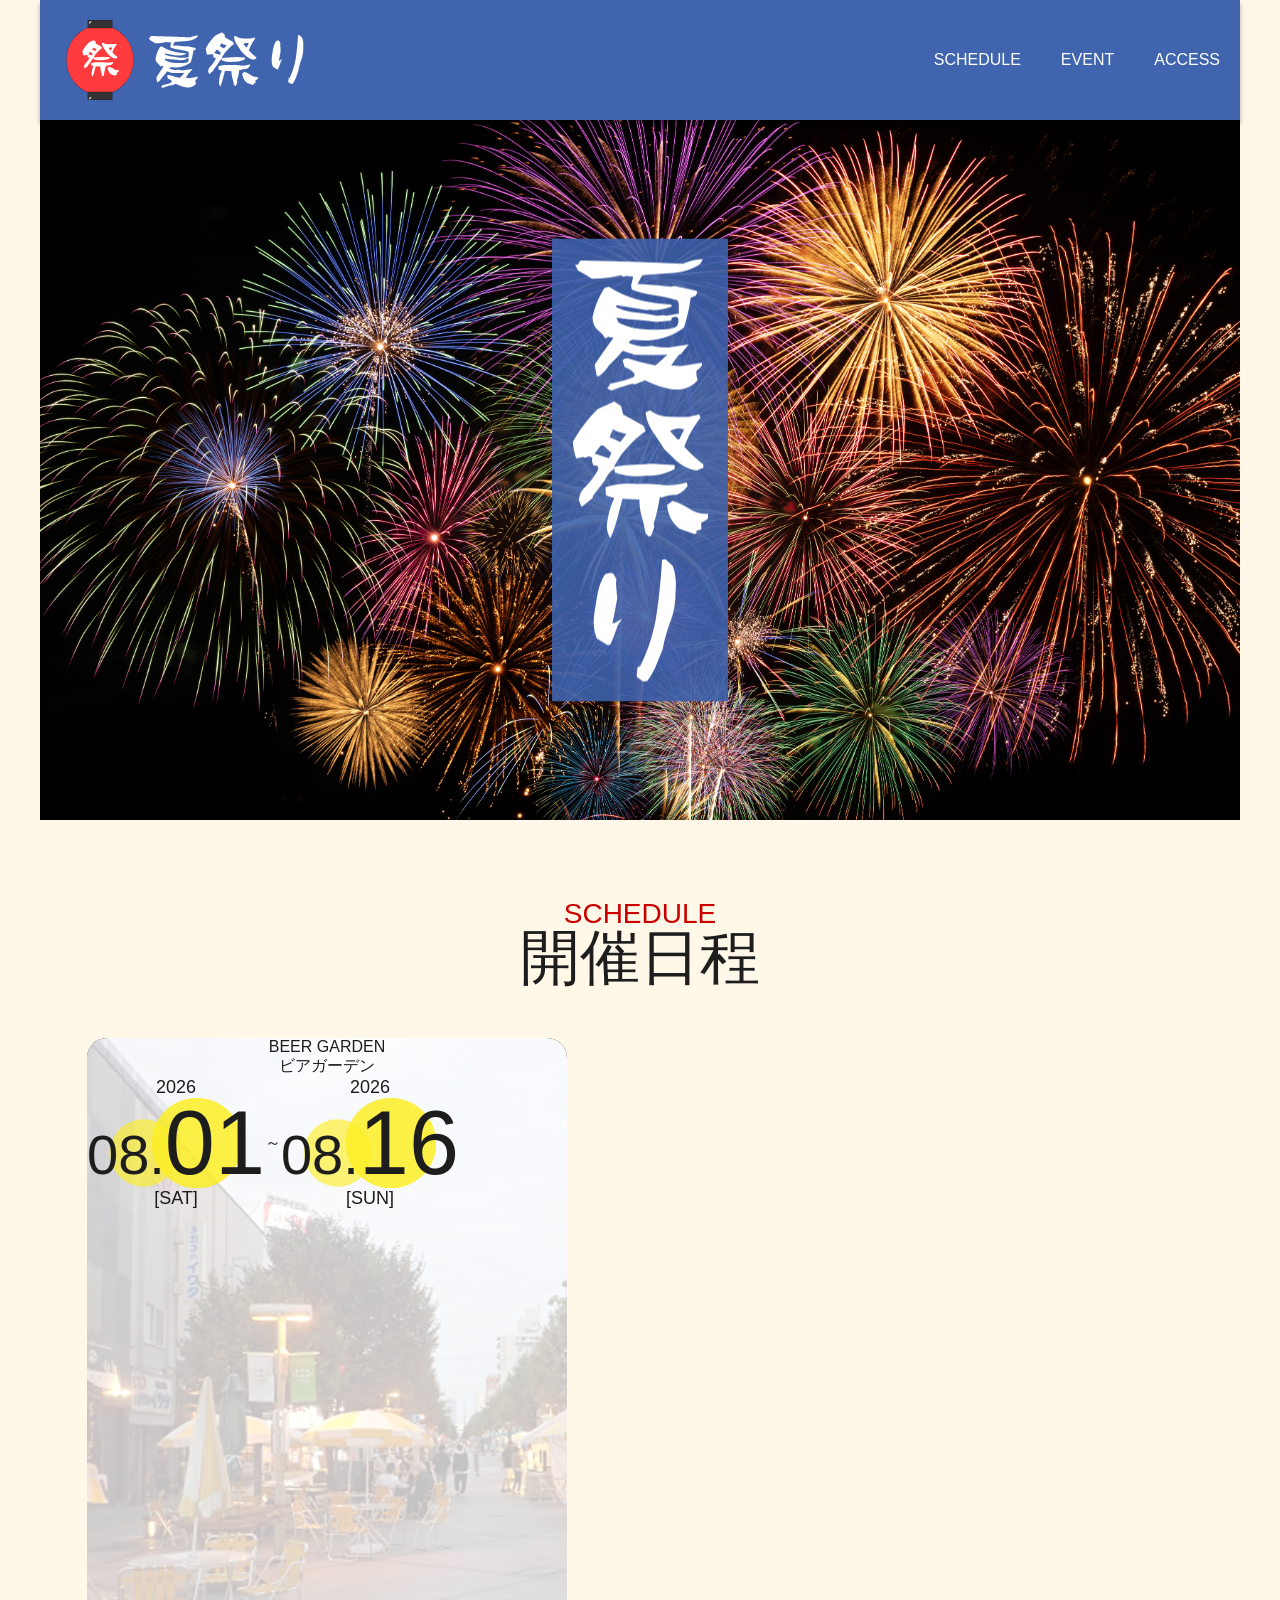
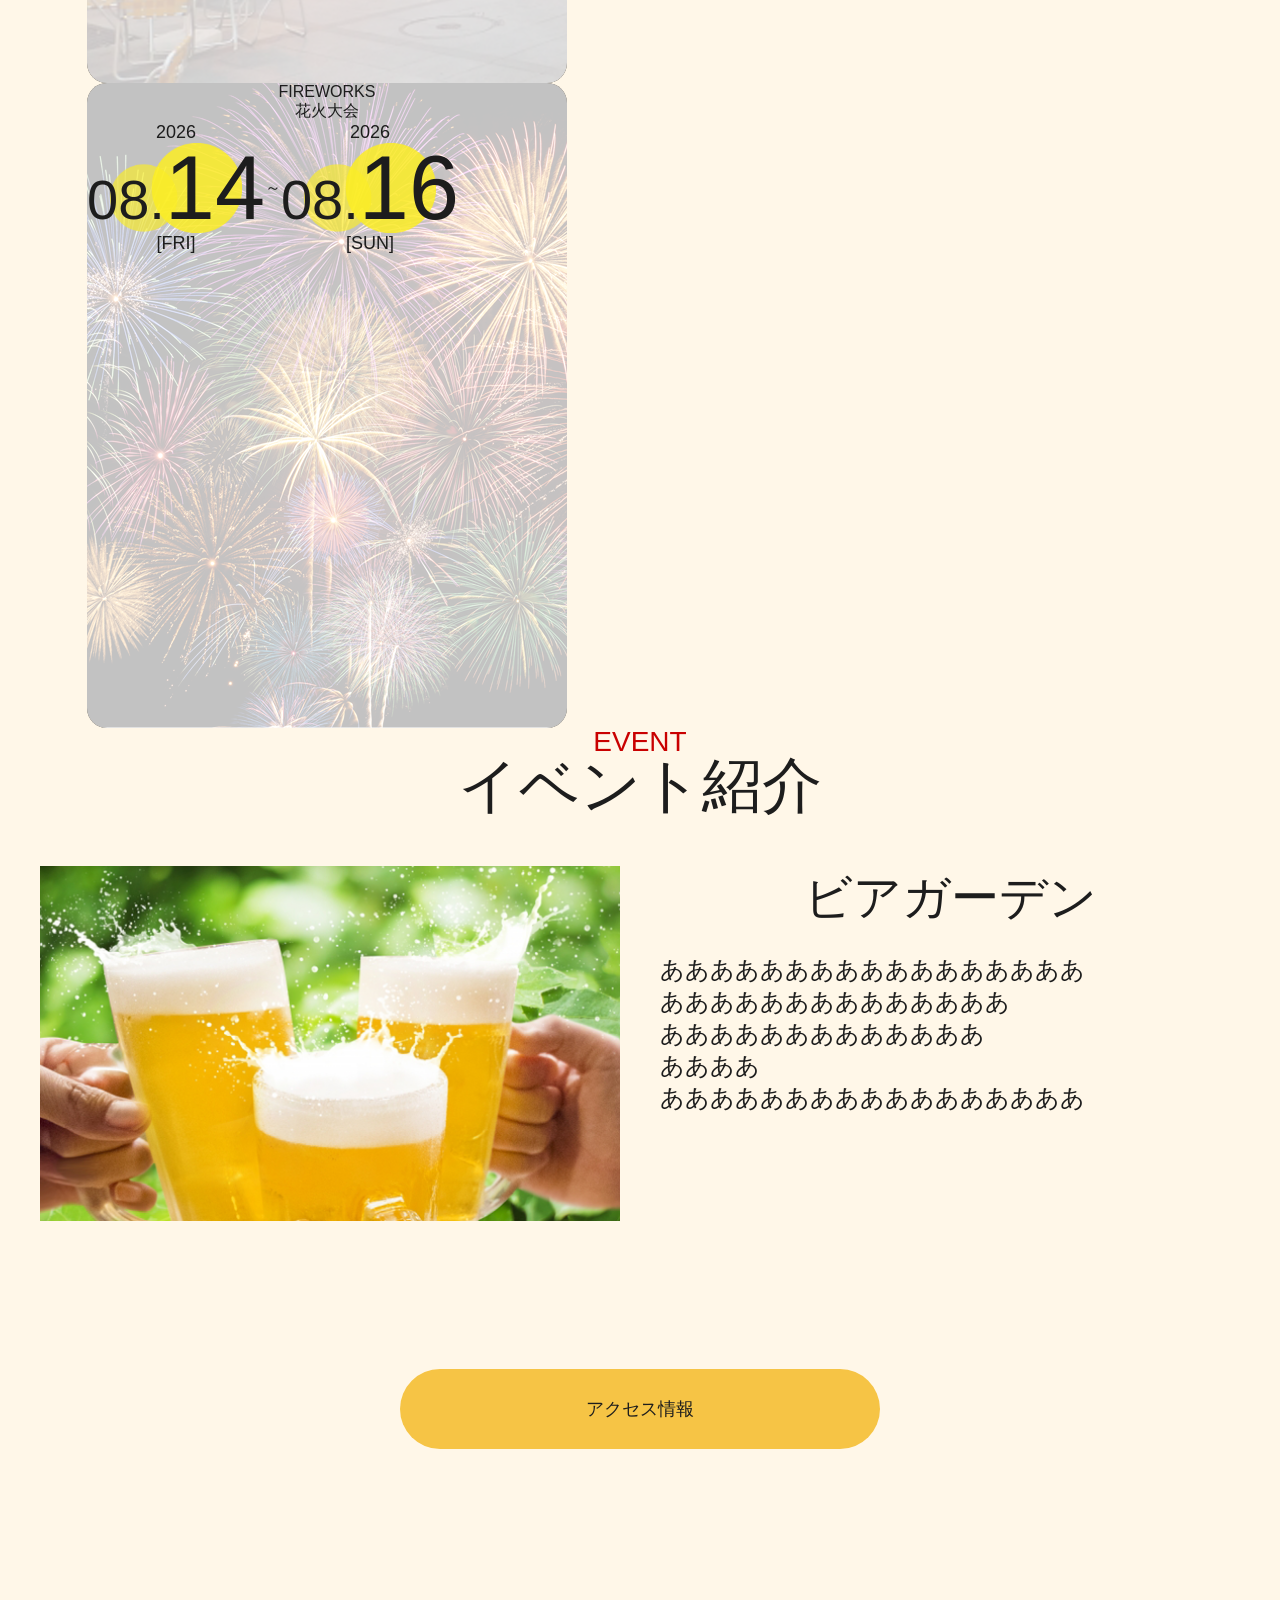
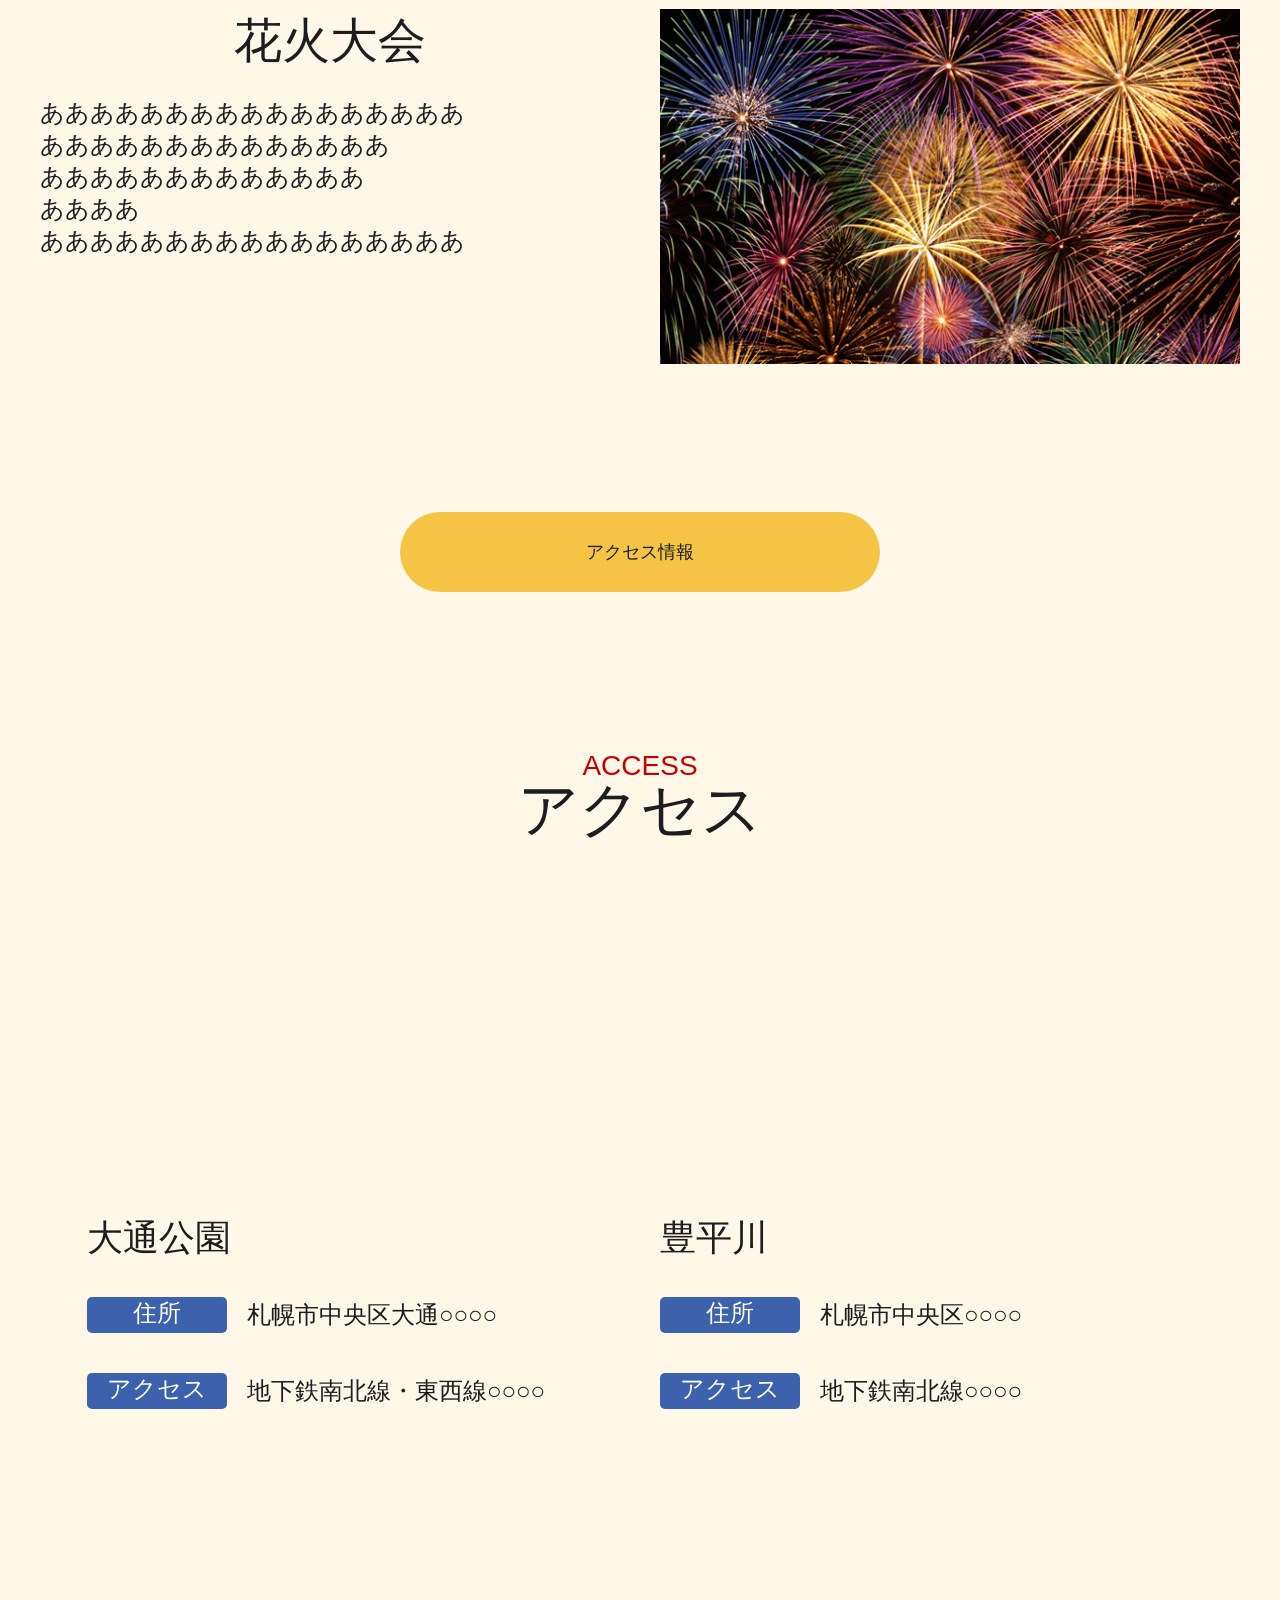
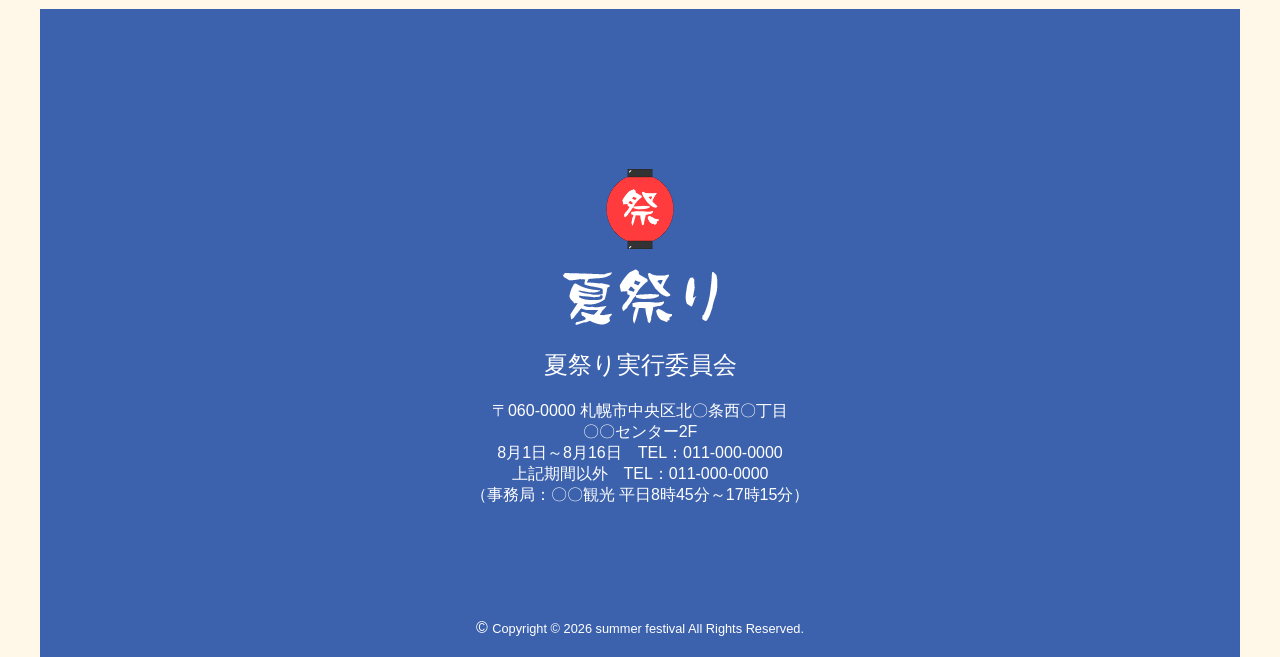
==== natumaturi/index.html @ 7836b499 "夏祭りサイト追加" ====
<!doctype html>
<html lang="en">
  <head>
    <meta charset="UTF-8" />
    <meta name="viewport" content="width=device-width, initial-scale=1.0" />
    <link rel="stylesheet" href="css/ress.min.css" />
    <link rel="stylesheet" href="css/style.css" />
    <title>仮想夏祭りサイト</title>
  </head>
  <body>
    <div class="wrap">
      <header>
        <h1>
          <div class="header-title"><img src="img/natumaturi_title.png" alt="夏祭りタイトル文字" /></div>
        </h1>
        <div class="header-nav">
          <nav class="desktop-nav" aria-label="PCメニュー">
            <ul>
              <li><a href="#schedule">SCHEDULE</a></li>
              <li><a href="#event">EVENT</a></li>
              <li><a href="#access">ACCESS</a></li>
            </ul>
          </nav>
          <nav class="mobile-nav" aria-label="モバイルメニュー">
            <div>
              <ul>
                <li><a href="#schedule">SCHEDULE</a></li>
                <li><a href="#event">EVENT</a></li>
                <li><a href="#access">ACCESS</a></li>
              </ul>
            </div>
          </nav>
          <button class="hamburger" aria-label="モバイルメニュー開閉ボタン">
            <span class="hamburger-line"></span>
            <span class="hamburger-line"></span>
            <span class="hamburger-line"></span>
          </button>
        </div>
        <div class="hamburger-overlay"></div>
      </header>
      <main>
        <div class="main-visual">
          <img src="img/natumaturi-title.png" alt="夏祭りタイトル文字" />
        </div>

        <section id="schedule">
          <h2>
            <span class="h2-en">SCHEDULE</span>
            <span class="h2-jp">開催日程</span>
          </h2>
          <dl class="schedule-card bg-beer-garden">
            <dt>
              <span class="">BEER GARDEN</span>
              <span>ビアガーデン</span>
            </dt>
            <dd class="schedule-content">
              <time datetime="2026-08-01">
                <span class="text-year">2026</span>
                <div class="time-item">
                  <span class="text-month">08.</span>
                  <span class="text-day">01</span>
                </div>
                <span class="text-week">[SAT]</span>
              </time>
              <span>～</span>
              <time datetime="2026-08-16">
                <span class="text-year">2026</span>
                <div class="time-item">
                  <span class="text-month">08.</span>
                  <span class="text-day">16</span>
                </div>
                <span class="text-week">[SUN]</span>
              </time>
            </dd>
          </dl>

          <dl class="schedule-card bg-fireworks">
            <dt>
              <span class="">FIREWORKS</span>
              <span>花火大会</span>
            </dt>
            <dd class="schedule-content">
              <time datetime="2026-08-14">
                <span class="text-year">2026</span>
                <div class="time-item">
                  <span class="text-month">08.</span>
                  <span class="text-day">14</span>
                </div>
                <span class="text-week">[FRI]</span>
              </time>
              <span>～</span>
              <time datetime="2026-08-16">
                <span class="text-year">2026</span>
                <div class="time-item">
                  <span class="text-month">08.</span>
                  <span class="text-day">16</span>
                </div>
                <span class="text-week">[SUN]</span>
              </time>
            </dd>
          </dl>
        </section>

        <section id="event">
          <h2>
            <span class="h2-en">EVENT</span>
            <span class="h2-jp">イベント紹介</span>
          </h2>
          <div class="event-container">
            <div class="event-item">
              <div class="event-img"><img src="img/beer.png" alt="ビアガーデンのイメージ" /></div>
              <div class="event-text">
                <h3 class="event-h3">ビアガーデン</h3>
                <p>あああああああああああああああああ</p>
                <p>ああああああああああああああ</p>
                <p>あああああああああああああ</p>
                <p>ああああ</p>
                <p>あああああああああああああああああ</p>
              </div>
            </div>
            <div class="event-access"><a href="#access">アクセス情報</a></div>

            <div class="event-item reverse">
              <div class="event-img event-img-reverse"><img src="img/fireworks_small_img.png" alt="花火大会のイメージ" /></div>
              <div class="event-text">
                <h3 class="event-h3">花火大会</h3>
                <p>あああああああああああああああああ</p>
                <p>ああああああああああああああ</p>
                <p>あああああああああああああ</p>
                <p>ああああ</p>
                <p>あああああああああああああああああ</p>
              </div>
            </div>
            <div class="event-access"><a href="#access">アクセス情報</a></div>
          </div>
        </section>

        <section class="access" id="access">
          <h2>
            <span class="h2-en">ACCESS</span>
            <span class="h2-jp">アクセス</span>
          </h2>
          <div class="access-container">
            <div class="access-inner">
              <iframe
                src="https://www.google.com/maps/embed?pb=!1m18!1m12!1m3!1d11660.684196101125!2d141.34537997512996!3d43.058869943051!2m3!1f0!2f0!3f0!3m2!1i1024!2i768!4f13.1!3m3!1m2!1s0x5f0b295148c5d329%3A0xe6cb236ed20e09e!2z5aSn6YCa5YWs5ZyS!5e0!3m2!1sja!2sjp!4v1778447767438!5m2!1sja!2sjp"
                width="600"
                height="450"
                style="border: 0"
                allowfullscreen=""
                loading="lazy"
                referrerpolicy="no-referrer-when-downgrade"
              ></iframe>
              <h3 class="access-h3">大通公園</h3>
              <dl>
                <div class="access-item">
                  <dt>住所</dt>
                  <dd>札幌市中央区大通○○○○</dd>
                </div>
                <div class="access-item">
                  <dt>アクセス</dt>
                  <dd>地下鉄南北線・東西線○○○○</dd>
                </div>
              </dl>
            </div>
            <div class="access-inner">
              <iframe
                src="https://www.google.com/maps/embed?pb=!1m18!1m12!1m3!1d1457.9898596972191!2d141.3565062218377!3d43.04185820471039!2m3!1f0!2f0!3f0!3m2!1i1024!2i768!4f13.1!3m3!1m2!1s0x5f0b2a23667a656b%3A0x98dc98afec55a1f!2z44CSMDY0LTA5MTQg5YyX5rW36YGT5pyt5bmM5biC5Lit5aSu5Yy65Y2X77yR77yU5p2h6KW_77yR5LiB55uu!5e0!3m2!1sja!2sjp!4v1778447934813!5m2!1sja!2sjp"
                width="600"
                height="450"
                style="border: 0"
                allowfullscreen=""
                loading="lazy"
                referrerpolicy="no-referrer-when-downgrade"
              ></iframe>
              <h3 class="access-h3">豊平川</h3>
              <dl>
                <div class="access-item">
                  <dt>住所</dt>
                  <dd>札幌市中央区○○○○</dd>
                </div>
                <div class="access-item">
                  <dt>アクセス</dt>
                  <dd>地下鉄南北線○○○○</dd>
                </div>
              </dl>
            </div>
          </div>
        </section>
      </main>
    </div>
    <footer>
      <div class="footer-img">
        <div class="footer-icon"><img src="img/natumaturi_icon.png" alt="夏祭りのアイコン" /></div>
        <div class="footer-title"><img src="img/natumaturi_title.png" alt="" /></div>
        <p class="maturi-text">夏祭り実行委員会</p>
        <p>
          〒060-0000 札幌市中央区北〇条西〇丁目<br />
          〇〇センター2F
        </p>
        <p>8月1日～8月16日　TEL：011-000-0000</p>
        <p>上記期間以外　TEL：011-000-0000</p>
        <p class="footer-last-text">（事務局：〇〇観光 平日8時45分～17時15分）</p>
      </div>
      <p class="copy">&copy; <small>Copyright © 2026 summer festival All Rights Reserved.</small></p>
    </footer>
    <script src="/js/main.js"></script>
  </body>
</html>
---- natumaturi/css/ress.min.css ----
html {
  -webkit-text-size-adjust: 100%;
  box-sizing: border-box;
  -moz-tab-size: 4;
  tab-size: 4;
  word-break: normal;
}
*,
:after,
:before {
  background-repeat: no-repeat;
  box-sizing: inherit;
}
:after,
:before {
  text-decoration: inherit;
  vertical-align: inherit;
}
* {
  margin: 0;
  padding: 0;
}
hr {
  color: inherit;
  height: 0;
  overflow: visible;
}
details,
main {
  display: block;
}
summary {
  display: list-item;
}
small {
  font-size: 80%;
}
[hidden] {
  display: none;
}
abbr[title] {
  border-bottom: none;
  text-decoration: underline;
  text-decoration: underline dotted;
}
a {
  background-color: transparent;
}
a:active,
a:hover {
  outline-width: 0;
}
code,
kbd,
pre,
samp {
  font-family: monospace, monospace;
}
pre {
  font-size: 1em;
}
b,
strong {
  font-weight: bolder;
}
sub,
sup {
  font-size: 75%;
  line-height: 0;
  position: relative;
  vertical-align: baseline;
}
sub {
  bottom: -0.25em;
}
sup {
  top: -0.5em;
}
table {
  border-color: inherit;
  text-indent: 0;
}
iframe {
  border-style: none;
}
input {
  border-radius: 0;
}
[type="number"]::-webkit-inner-spin-button,
[type="number"]::-webkit-outer-spin-button {
  height: auto;
}
[type="search"] {
  -webkit-appearance: textfield;
  outline-offset: -2px;
}
[type="search"]::-webkit-search-decoration {
  -webkit-appearance: none;
}
textarea {
  overflow: auto;
  resize: vertical;
}
button,
input,
optgroup,
select,
textarea {
  font: inherit;
}
optgroup {
  font-weight: 700;
}
button {
  overflow: visible;
}
button,
select {
  text-transform: none;
}
[role="button"],
[type="button"],
[type="reset"],
[type="submit"],
button {
  cursor: pointer;
}
[type="button"]::-moz-focus-inner,
[type="reset"]::-moz-focus-inner,
[type="submit"]::-moz-focus-inner,
button::-moz-focus-inner {
  border-style: none;
  padding: 0;
}
[type="button"]::-moz-focus-inner,
[type="reset"]::-moz-focus-inner,
[type="submit"]::-moz-focus-inner,
button:-moz-focusring {
  outline: 1px dotted ButtonText;
}
[type="reset"],
[type="submit"],
button,
html [type="button"] {
  -webkit-appearance: button;
}
button,
input,
select,
textarea {
  background-color: transparent;
  border-style: none;
}
a:focus,
button:focus,
input:focus,
select:focus,
textarea:focus {
  outline-width: 0;
}
select {
  -moz-appearance: none;
  -webkit-appearance: none;
}
select::-ms-expand {
  display: none;
}
select::-ms-value {
  color: currentColor;
}
legend {
  border: 0;
  color: inherit;
  display: table;
  max-width: 100%;
  white-space: normal;
}
::-webkit-file-upload-button {
  -webkit-appearance: button;
  color: inherit;
  font: inherit;
}
[disabled] {
  cursor: default;
}
img {
  border-style: none;
}
progress {
  vertical-align: baseline;
}
[aria-busy="true"] {
  cursor: progress;
}
[aria-controls] {
  cursor: pointer;
}
[aria-disabled="true"] {
  cursor: default;
}
---- natumaturi/css/style.css ----
@charset "utf-8";

/* 共通 */

body {
  font-family: sans-serif;
  background-color: #fff7e8;
  color: #1d1d1d;
}

.wrap {
  width: 100%;
  margin: 0 auto;
}

h2 {
  display: flex;
  flex-direction: column;
}

.h2-en {
  font-weight: 300;
  text-align: center;
  font-size: 28px;
  font-weight: 400;
  color: #c90000;
  line-height: 1em;
}

.h2-jp {
  font-size: 60px;
  font-weight: 300;
  text-align: center;
  color: #1d1d1d;
  margin-bottom: 50px;
  line-height: 1em;
}

.event-h3 {
  font-size: 48px;
  font-weight: 300;
  text-align: center;
  margin-bottom: 24px;
}

a {
  text-decoration: none;
  color: #1d1d1d;
}

/* ヘッダー */

header {
  background-color: #3d62adfa;
  position: sticky;
  top: 0;
  z-index: 1;
  box-shadow: 0 4px 5px rgba(0, 0, 0, 0.3);
  display: flex;
  justify-content: space-between;
  height: 120px;
  width: 100%;
}

.header-title {
  display: flex;
  align-items: center;
  gap: 8px;
  padding: 20px;
}

.header-title::before {
  content: "";
  width: 80px;
  height: 80px;
  background: url(../img/natumaturi_icon.png) no-repeat center / contain;
  flex-shrink: 0;
}

.header-item {
  display: flex;
  align-items: center;
}

.header-nav {
  display: flex;
  align-items: center;
  padding-right: 20px;
}

.header div .mobile-nav ul {
  display: flex;
  flex-direction: column;
  list-style: none;
}

.desktop-nav {
  display: none;
}

.desktop-nav ul {
  display: flex;
  list-style: none;
}

.desktop-nav ul li {
  margin-left: 40px;
}

.desktop-nav ul li a {
  color: #fff;
}

.mobile-nav {
  position: fixed;
  top: 0;
  right: -100%;
  width: 70%;
  height: 100vh;
  background: #3d62ad;
  display: flex;
  flex-direction: column;
  padding: 80px 20px;
  transition: 0.3s;
  z-index: 2;
}

.mobile-nav.active {
  right: 0;
}

.mobile-nav ul {
  padding-top: 40px;
  list-style: none;
}

.mobile-nav ul li {
  height: 100%;
  padding-bottom: 40px;
  border-top: #fff solid 1px;
  display: flex;
  align-items: center;
}

.mobile-nav a {
  color: #fff;
  text-decoration: none;
  font-size: 24px;
}

.hamburger {
  width: 87px;
  height: 60px;
  position: relative;
  background: none;
  border: none;
  cursor: pointer;
  display: block;
  z-index: 2;
}

.hamburger-line {
  position: absolute;
  width: 100%;
  height: 5px;
  background: #fff;
  border-radius: 5px;
  left: 0;
  transition: 0.3s;
}

.hamburger-line:nth-child(1) {
  top: 0;
}
.hamburger-line:nth-child(2) {
  top: 50%;
  transform: translateY(-50%);
}
.hamburger-line:nth-child(3) {
  bottom: 0;
}

.hamburger.active .hamburger-line:nth-child(1) {
  top: 50%;
  transform: translateY(-50%) rotate(45deg);
}

.hamburger.active .hamburger-line:nth-child(2) {
  opacity: 0;
}

.hamburger.active .hamburger-line:nth-child(3) {
  top: 50%;
  transform: translateY(-50%) rotate(-45deg);
}

.hamburger-overlay {
  display: none;
  position: fixed;
  inset: 0;
  background-color: rgba(0, 0, 0, 0.5);
  z-index: 1;
}

.hamburger-overlay.active {
  display: block;
}

/* フッター */

footer {
  background-color: #3d62ad;
  text-align: center;
  color: #fff;
  max-width: 1200px;
  margin: 0 auto;
}

.footer-icon {
  display: flex;
  justify-content: center;
  padding-top: 160px;
  margin-bottom: 20px;
}

.footer-icon img {
  width: 80px;
  height: 80px;
}

.footer-title {
  margin-bottom: 20px;
}

.maturi-text {
  font-size: 24px;
  margin-bottom: 20px;
}

.footer-last-text {
  margin-bottom: 113px;
}

.copy {
  padding-bottom: 20px;
}

/* メイン */

/* メインビジュアル */

.main-visual {
  width: 100%;
  aspect-ratio: 574/700;
  background-image: url(../img/natumaturi_mv_sp.png);
  background-repeat: no-repeat;
  background-size: cover;
  background-position: right;
  position: relative;
  margin-bottom: 80px;
}

.main-visual img {
  position: absolute;
  top: 10%;
  right: 8%;
  background-color: #3d62ade6;
  padding: 20px;
}

/* 開催日程 */

#schedule {
  padding: 0 47px;
}

.schedule-card {
  max-width: 480px;
  width: 100%;
  border-radius: 20px;
  aspect-ratio: 480 / 645;
 
  background-repeat: no-repeat;
  background-size: cover;
  background-position: center;
}

.schedule-card.bg-beer-garden {
 background-image: url(../img/beer_garden_cover.png);
}

.schedule-card.bg-fireworks {
 background-image: url(../img/fireworks_cover.png);
}

.schedule-card dt {
  display: flex;
  flex-direction: column;
  align-items: center;
}

.schedule-content {
  display: flex;
  align-items: center;
}

.schedule-content time {
  display: flex;
  flex-direction: column;
  align-items: center;
}

.text-year {
  font-size: 18px;
}

.text-month {
  font-size: 56px;
}

.text-day {
  font-size: 90px;
  line-height: 1em;
}

.text-week {
  font-size: 18px;
}

.time-item {
  display: flex;
  align-items: baseline;
  background-image: url(../img/hizukeback2.png);
  background-repeat: no-repeat;
  background-position: center;
  background-size: contain;
}



/* イベント紹介 */
.event-img img {
  display: block;
  margin: 0 auto 28px;
}

.event-item {
  margin-bottom: 120px;
}

.event-text p {
  font-size: 24px;
  font-weight: 300;
}

.event-access {
  display: flex;
  background-color: #f6c445;
  font-size: 18px;
  margin: 0 47px;
  max-width: 480px;
  width: 80%;
  height: 80px;
  align-items: center;
  justify-content: center;
  margin: 0 auto 160px;
  border-radius: 40px;
}

/* アクセス情報 */

.access {
  padding: 0 47px;
  margin: 0 auto 160px;
}

.access-h3 {
  font-size: 36px;
  font-weight: 300;
  margin-bottom: 34px;
}

.access-inner iframe {
  width: 100%;
  height: 320px;
}

.access-item {
  display: flex;
  align-items: center;
  gap: 20px;
  margin-bottom: 40px;
}

.access-item dt {
  width: 140px;
  height: 36px;
  font-size: 24px;
  color: #fff;
  text-align: center;
  border-radius: 5px;
  background-color: #3d62ad;
}

.access-item dd {
  font-size: 24px;
}

.access-title {
  display: inline-block;
}

.access-text {
  display: inline-block;
  height: 36px;
}

/* レスポンシブ */
@media (min-width: 768px) {
  .desktop-nav {
    display: block;
  }

  .hamburger {
    display: none;
  }

  .wrap {
    max-width: 1200px;
  }

  .main-visual {
    height: 700px;
    width: 100%;
    background-image: url(../img/natumaturi-main-v.jpg);
    background-repeat: no-repeat;
    background-size: cover;
    background-position: center;
    position: relative;
  }

  .main-visual img {
    position: absolute;
    top: 50%;
    left: 50%;
    transform: translate(-50%, -50%);
    background-color: #3d62ade6;
    padding: 20px;
  }

  .event-container {
    display: flex;
    flex-direction: column;
  }

  .event-item {
    display: flex;
    gap: 40px;
  }

  .event-item.reverse {
    flex-direction: row-reverse;
  }

  .event-img {
    flex: 1;
  }

  .event-img img {
    width: 100%;
    height: auto;
    display: block;
  }

  .event-text {
    flex: 1;
  }

  .access-container {
    display: flex;
    justify-content: space-between;
    gap: 40px;
  }

  .access-inner {
    flex: 1;
  }
}

@media (min-width: 1200px) {
  .wrap {
    max-width: 1200px;
  }
}
/*  */
/*  */
/*  */
/*  */
/*  */
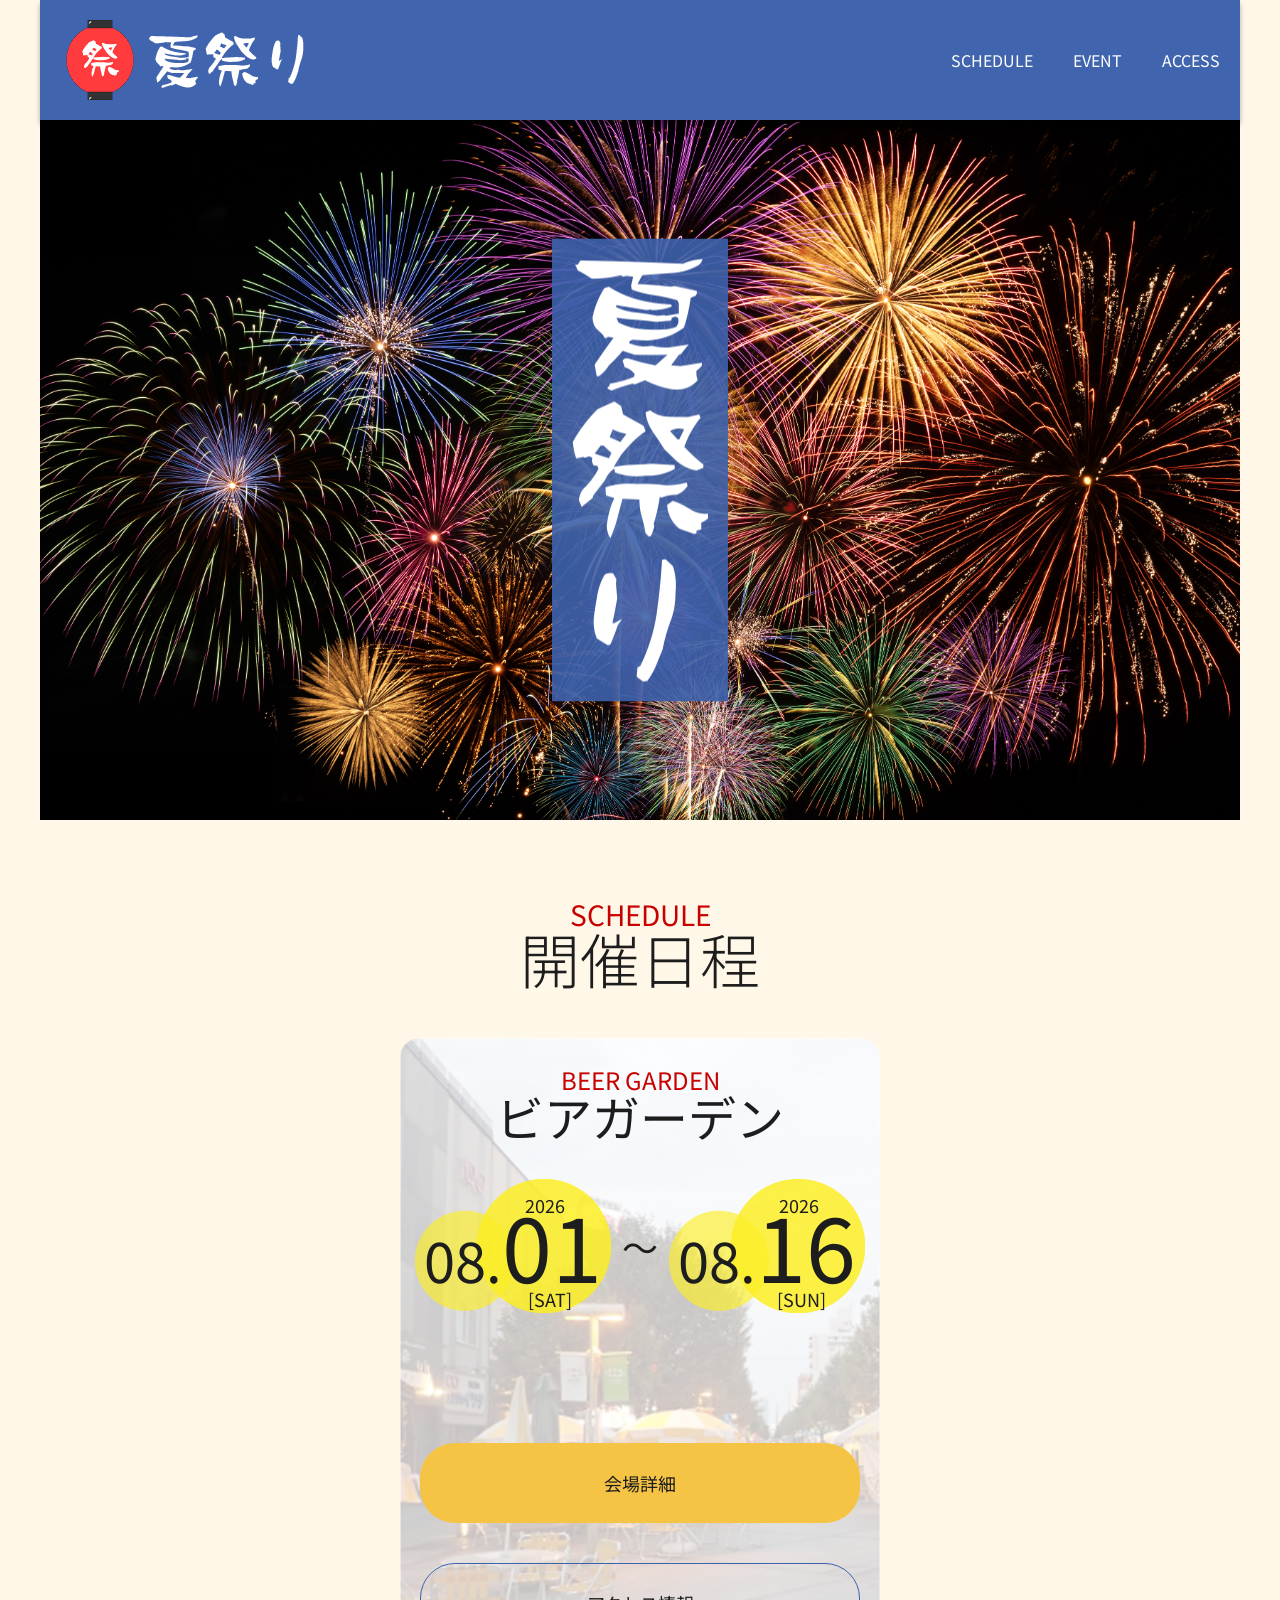
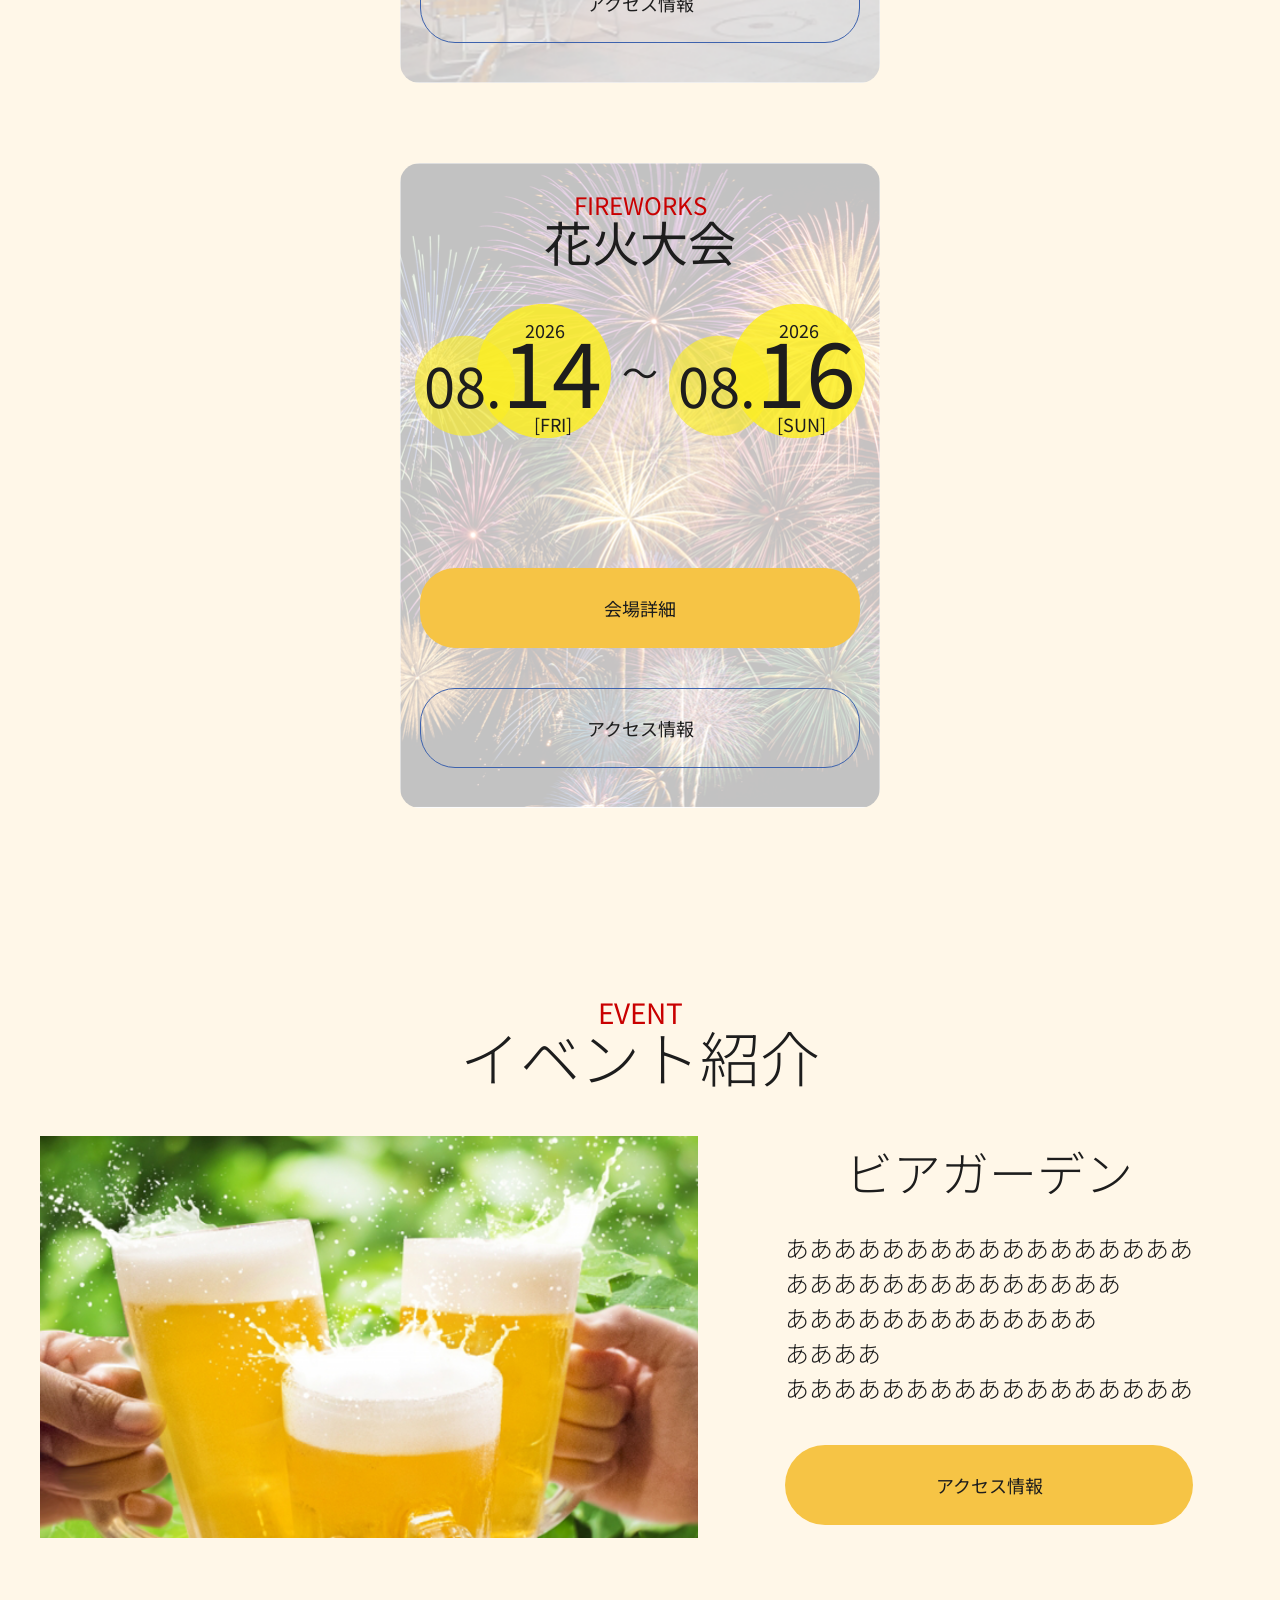
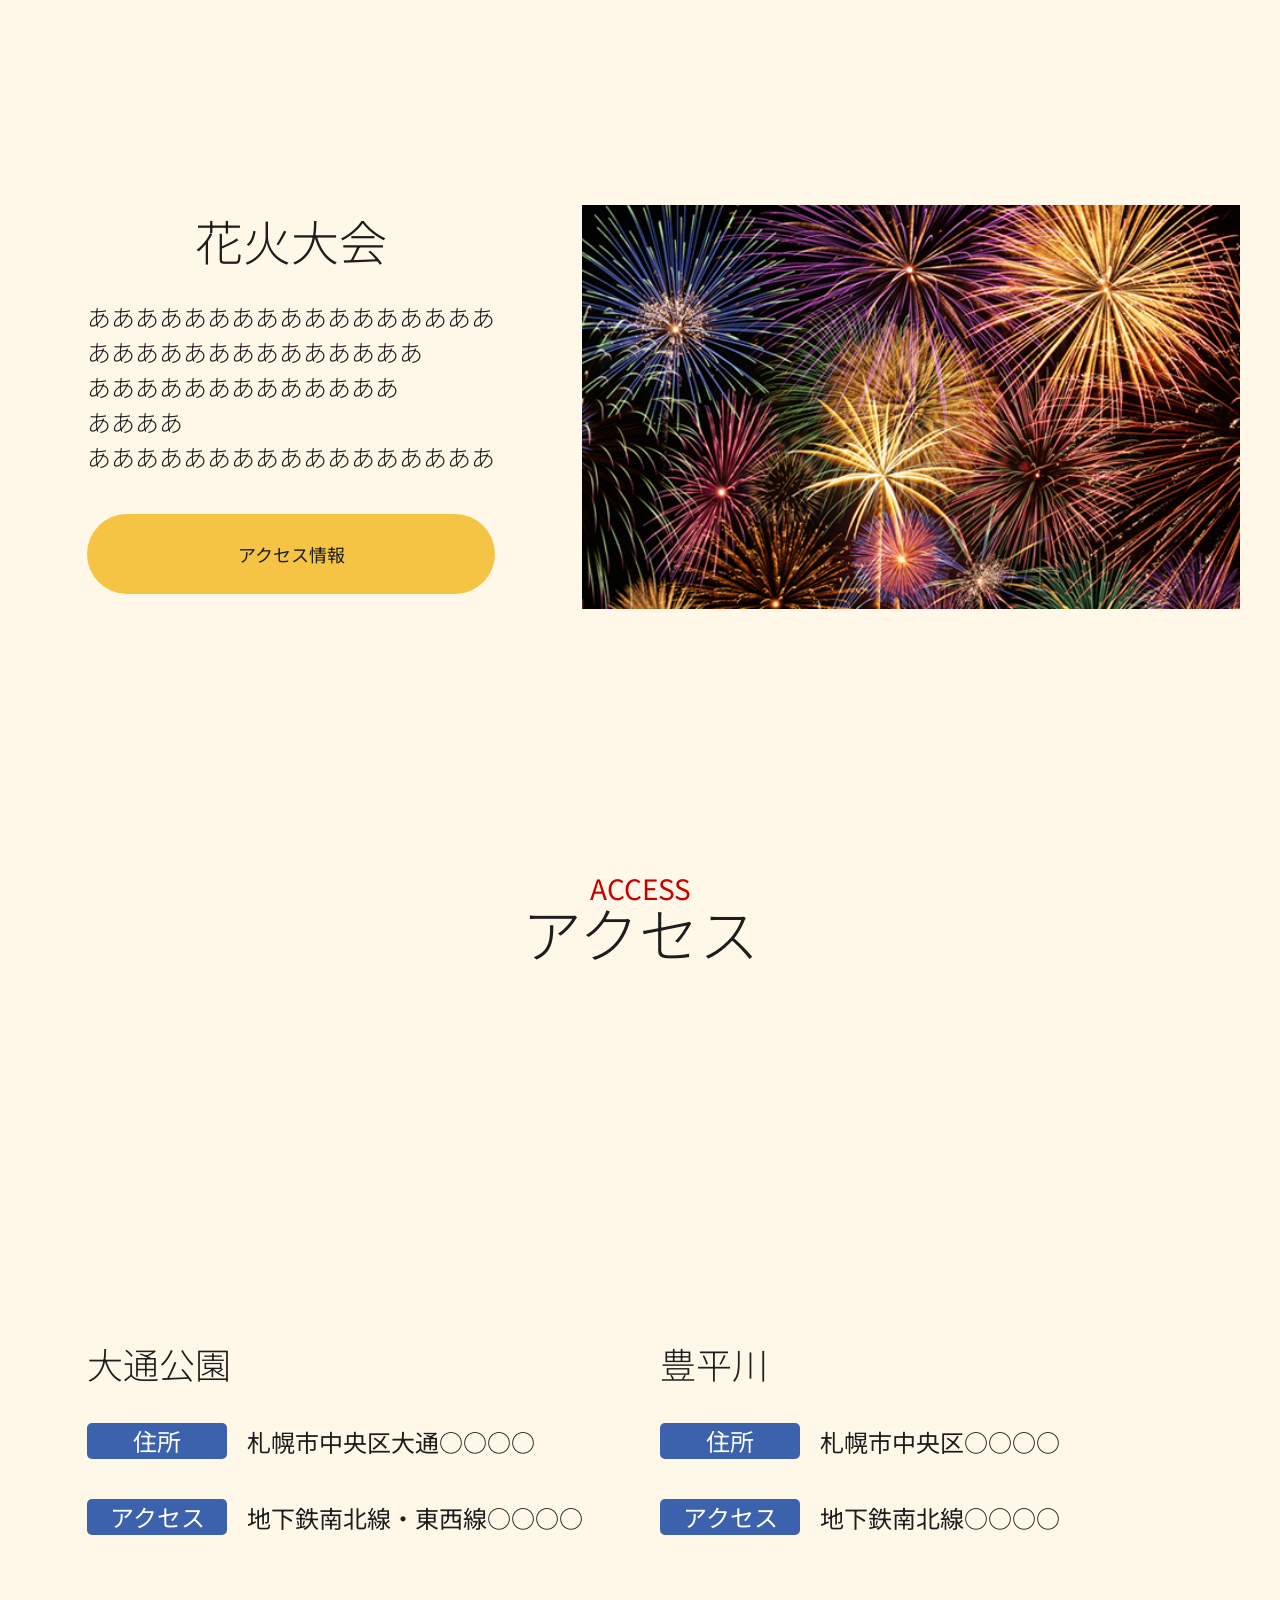
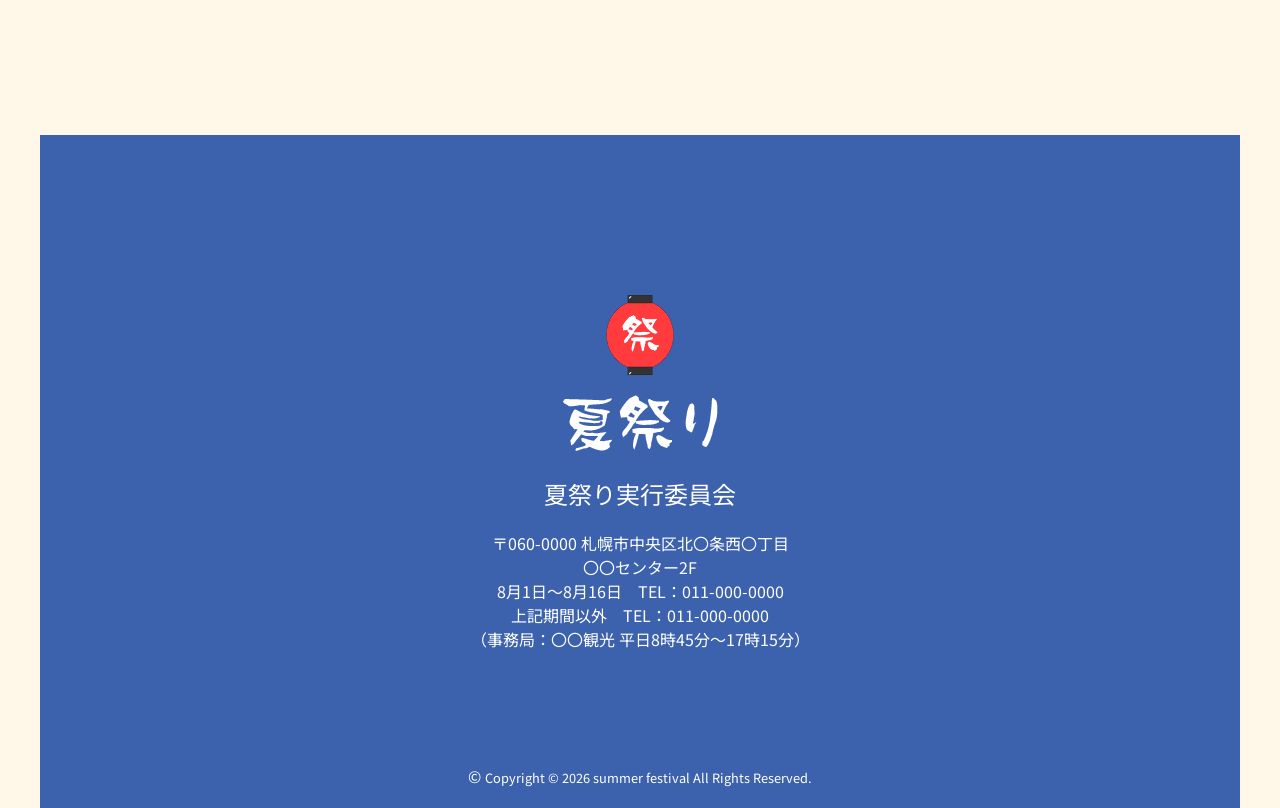
==== commit 0c0ae773: "スタイルシートのフォントファミリーを変更し、ヘッダーのz-indexを調整しました。また、スケジュールカードの構造を改善し、イベントセクションにアクセス情報リンクを追加しました。" ====
--- a/natumaturi/index.html
+++ b/natumaturi/index.html
@@ -3,8 +3,10 @@
   <head>
     <meta charset="UTF-8" />
     <meta name="viewport" content="width=device-width, initial-scale=1.0" />
+
     <link rel="stylesheet" href="css/ress.min.css" />
     <link rel="stylesheet" href="css/style.css" />
+
     <title>仮想夏祭りサイト</title>
   </head>
   <body>
@@ -48,57 +50,70 @@
             <span class="h2-en">SCHEDULE</span>
             <span class="h2-jp">開催日程</span>
           </h2>
-          <dl class="schedule-card bg-beer-garden">
-            <dt>
-              <span class="">BEER GARDEN</span>
-              <span>ビアガーデン</span>
-            </dt>
-            <dd class="schedule-content">
-              <time datetime="2026-08-01">
-                <span class="text-year">2026</span>
-                <div class="time-item">
-                  <span class="text-month">08.</span>
-                  <span class="text-day">01</span>
-                </div>
-                <span class="text-week">[SAT]</span>
-              </time>
-              <span>～</span>
-              <time datetime="2026-08-16">
-                <span class="text-year">2026</span>
-                <div class="time-item">
-                  <span class="text-month">08.</span>
-                  <span class="text-day">16</span>
-                </div>
-                <span class="text-week">[SUN]</span>
-              </time>
-            </dd>
-          </dl>
-
-          <dl class="schedule-card bg-fireworks">
-            <dt>
-              <span class="">FIREWORKS</span>
-              <span>花火大会</span>
-            </dt>
-            <dd class="schedule-content">
-              <time datetime="2026-08-14">
-                <span class="text-year">2026</span>
-                <div class="time-item">
-                  <span class="text-month">08.</span>
-                  <span class="text-day">14</span>
-                </div>
-                <span class="text-week">[FRI]</span>
-              </time>
-              <span>～</span>
-              <time datetime="2026-08-16">
-                <span class="text-year">2026</span>
-                <div class="time-item">
-                  <span class="text-month">08.</span>
-                  <span class="text-day">16</span>
-                </div>
-                <span class="text-week">[SUN]</span>
-              </time>
-            </dd>
-          </dl>
+          <div class="schedule-container">
+            <div class="schedule-card bg-beer-garden">
+              <dl>
+                <dt>
+                  <span class="schedule-title-en">BEER GARDEN</span>
+                  <span class="schedule-title-ja">ビアガーデン</span>
+                </dt>
+                <dd class="schedule-content">
+                  <time datetime="2026-08-01">
+                    <span class="text-year">2026</span>
+                    <div class="time-item">
+                      <span class="text-month">08.</span>
+                      <span class="text-day">01</span>
+                    </div>
+                    <span class="text-week">[SAT]</span>
+                  </time>
+                  <span class="time-nami-item">～</span>
+                  <time datetime="2026-08-16">
+                    <span class="text-year">2026</span>
+                    <div class="time-item">
+                      <span class="text-month">08.</span>
+                      <span class="text-day">16</span>
+                    </div>
+                    <span class="text-week">[SUN]</span>
+                  </time>
+                </dd>
+              </dl>
+              <div class="schedule-card-buttons">
+                <div class="schedule-card-button description"><a href="">会場詳細</a></div>
+                <div class="schedule-card-button access"><a href="">アクセス情報</a></div>
+              </div>
+            </div>
+            <div class="schedule-card bg-fireworks">
+              <dl>
+                <dt>
+                  <span class="schedule-title-en">FIREWORKS</span>
+                  <span class="schedule-title-ja">花火大会</span>
+                </dt>
+                <dd class="schedule-content">
+                  <time datetime="2026-08-14">
+                    <span class="text-year">2026</span>
+                    <div class="time-item">
+                      <span class="text-month">08.</span>
+                      <span class="text-day">14</span>
+                    </div>
+                    <span class="text-week">[FRI]</span>
+                  </time>
+                  <span class="time-nami-item">～</span>
+                  <time datetime="2026-08-16">
+                    <span class="text-year">2026</span>
+                    <div class="time-item">
+                      <span class="text-month">08.</span>
+                      <span class="text-day">16</span>
+                    </div>
+                    <span class="text-week">[SUN]</span>
+                  </time>
+                </dd>
+              </dl>
+              <div class="schedule-card-buttons">
+                <div class="schedule-card-button description"><a href="">会場詳細</a></div>
+                <div class="schedule-card-button access"><a href="">アクセス情報</a></div>
+              </div>
+            </div>
+          </div>
         </section>
 
         <section id="event">
@@ -109,29 +124,33 @@
           <div class="event-container">
             <div class="event-item">
               <div class="event-img"><img src="img/beer.png" alt="ビアガーデンのイメージ" /></div>
-              <div class="event-text">
-                <h3 class="event-h3">ビアガーデン</h3>
-                <p>あああああああああああああああああ</p>
-                <p>ああああああああああああああ</p>
-                <p>あああああああああああああ</p>
-                <p>ああああ</p>
-                <p>あああああああああああああああああ</p>
-              </div>
-            </div>
-            <div class="event-access"><a href="#access">アクセス情報</a></div>
+              <div class="event-content">
+                <div class="event-text">
+                  <h3 class="event-h3">ビアガーデン</h3>
+                  <p>あああああああああああああああああ</p>
+                  <p>ああああああああああああああ</p>
+                  <p>あああああああああああああ</p>
+                  <p>ああああ</p>
+                  <p>あああああああああああああああああ</p>
+                </div>
+                <div class="event-access"><a href="#access">アクセス情報</a></div>
+              </div>
+            </div>
 
             <div class="event-item reverse">
               <div class="event-img event-img-reverse"><img src="img/fireworks_small_img.png" alt="花火大会のイメージ" /></div>
-              <div class="event-text">
-                <h3 class="event-h3">花火大会</h3>
-                <p>あああああああああああああああああ</p>
-                <p>ああああああああああああああ</p>
-                <p>あああああああああああああ</p>
-                <p>ああああ</p>
-                <p>あああああああああああああああああ</p>
-              </div>
-            </div>
-            <div class="event-access"><a href="#access">アクセス情報</a></div>
+              <div class="event-content">
+                <div class="event-text">
+                  <h3 class="event-h3">花火大会</h3>
+                  <p>あああああああああああああああああ</p>
+                  <p>ああああああああああああああ</p>
+                  <p>あああああああああああああ</p>
+                  <p>ああああ</p>
+                  <p>あああああああああああああああああ</p>
+                </div>
+                <div class="event-access"><a href="#access">アクセス情報</a></div>
+              </div>
+            </div>
           </div>
         </section>
 
@@ -204,6 +223,6 @@
       </div>
       <p class="copy">&copy; <small>Copyright © 2026 summer festival All Rights Reserved.</small></p>
     </footer>
-    <script src="/js/main.js"></script>
+    <script src="js/main.js"></script>
   </body>
 </html>
--- a/natumaturi/css/style.css
+++ b/natumaturi/css/style.css
@@ -1,9 +1,11 @@
 @charset "utf-8";
 
+@import url("https://fonts.googleapis.com/css2?family=Noto+Sans+JP:wght@400;500;700&display=swap");
+
 /* 共通 */
 
 body {
-  font-family: sans-serif;
+  font-family: "Noto Sans JP", sans-serif;
   background-color: #fff7e8;
   color: #1d1d1d;
 }
@@ -54,7 +56,7 @@
   background-color: #3d62adfa;
   position: sticky;
   top: 0;
-  z-index: 1;
+  z-index: 10;
   box-shadow: 0 4px 5px rgba(0, 0, 0, 0.3);
   display: flex;
   justify-content: space-between;
@@ -122,7 +124,7 @@
   flex-direction: column;
   padding: 80px 20px;
   transition: 0.3s;
-  z-index: 2;
+  z-index: 10;
 }
 
 .mobile-nav.active {
@@ -156,7 +158,7 @@
   border: none;
   cursor: pointer;
   display: block;
-  z-index: 2;
+  z-index: 10;
 }
 
 .hamburger-line {
@@ -199,7 +201,7 @@
   position: fixed;
   inset: 0;
   background-color: rgba(0, 0, 0, 0.5);
-  z-index: 1;
+  z-index: 9;
 }
 
 .hamburger-overlay.active {
@@ -272,71 +274,137 @@
 
 #schedule {
   padding: 0 47px;
+  margin-bottom: 150px;
+}
+
+.schedule-container {
+  display: flex;
+  flex-direction: column;
+  align-items: center;
 }
 
 .schedule-card {
+  display: flex;
+  flex-direction: column;
+  justify-content: space-between;
   max-width: 480px;
   width: 100%;
   border-radius: 20px;
   aspect-ratio: 480 / 645;
- 
   background-repeat: no-repeat;
   background-size: cover;
   background-position: center;
+  padding: 30px 20px 40px;
+  margin-bottom: 40px;
 }
 
 .schedule-card.bg-beer-garden {
- background-image: url(../img/beer_garden_cover.png);
+  background-image: url(../img/beer_garden_cover.png);
 }
 
 .schedule-card.bg-fireworks {
- background-image: url(../img/fireworks_cover.png);
+  background-image: url(../img/fireworks_cover.png);
 }
 
 .schedule-card dt {
   display: flex;
   flex-direction: column;
   align-items: center;
+  margin-bottom: 52px;
+}
+
+.schedule-title-en {
+  font-size: 24px;
+  color: #c90000;
+  line-height: 1em;
+}
+
+.schedule-title-ja {
+  font-size: 48px;
+  color: #1d1d1d;
+  line-height: 1em;
 }
 
 .schedule-content {
   display: flex;
   align-items: center;
+  justify-content: center;
+  gap: 20px;
 }
 
 .schedule-content time {
   display: flex;
   flex-direction: column;
   align-items: center;
-}
-
-.text-year {
-  font-size: 18px;
-}
-
-.text-month {
-  font-size: 56px;
-}
-
-.text-day {
-  font-size: 90px;
-  line-height: 1em;
-}
-
-.text-week {
-  font-size: 18px;
-}
-
-.time-item {
-  display: flex;
-  align-items: baseline;
+  position: relative;
+}
+
+.schedule-content time::before {
+  content: "";
+  position: absolute;
+  inset: -20px;
   background-image: url(../img/hizukeback2.png);
   background-repeat: no-repeat;
   background-position: center;
-  background-size: contain;
-}
-
-
+}
+
+.schedule-content time * {
+  z-index: 1;
+}
+
+.time-nami-item {
+  font-size: 36px;
+}
+
+.text-year {
+  font-size: 18px;
+  width: 100%;
+  text-align: end;
+  padding-right: 37px;
+}
+
+.text-month {
+  font-size: 56px;
+}
+
+.text-day {
+  font-size: 90px;
+  line-height: 0.5em;
+}
+
+.text-week {
+  font-size: 18px;
+  line-height: 0;
+  width: 100%;
+  text-align: end;
+  padding-right: 30px;
+}
+
+.time-item {
+  display: flex;
+  align-items: baseline;
+}
+
+.schedule-card-button {
+  display: flex;
+  justify-content: center;
+  align-items: center;
+  width: 100%;
+  font-size: 18px;
+  height: 80px;
+  padding: 28px 0;
+  border-radius: 35px;
+}
+
+.schedule-card-button.description {
+  background-color: #f6c445;
+  margin-bottom: 40px;
+}
+
+.schedule-card-button.access {
+  border: 1px solid #3d62ad;
+  margin-bottom: 0;
+}
 
 /* イベント紹介 */
 .event-img img {
@@ -348,6 +416,14 @@
   margin-bottom: 120px;
 }
 
+.event-content {
+  padding: 0 47px;
+}
+
+.event-text {
+  margin-bottom: 40px;
+}
+
 .event-text p {
   font-size: 24px;
   font-weight: 300;
@@ -359,7 +435,7 @@
   font-size: 18px;
   margin: 0 47px;
   max-width: 480px;
-  width: 80%;
+  width: 100%;
   height: 80px;
   align-items: center;
   justify-content: center;
@@ -416,7 +492,7 @@
 }
 
 /* レスポンシブ */
-@media (min-width: 768px) {
+@media (min-width: 997px) {
   .desktop-nav {
     display: block;
   }
@@ -448,6 +524,12 @@
     padding: 20px;
   }
 
+  .schedule-container {
+    display: flex;
+    justify-content: center;
+    gap: 40px;
+  }
+
   .event-container {
     display: flex;
     flex-direction: column;
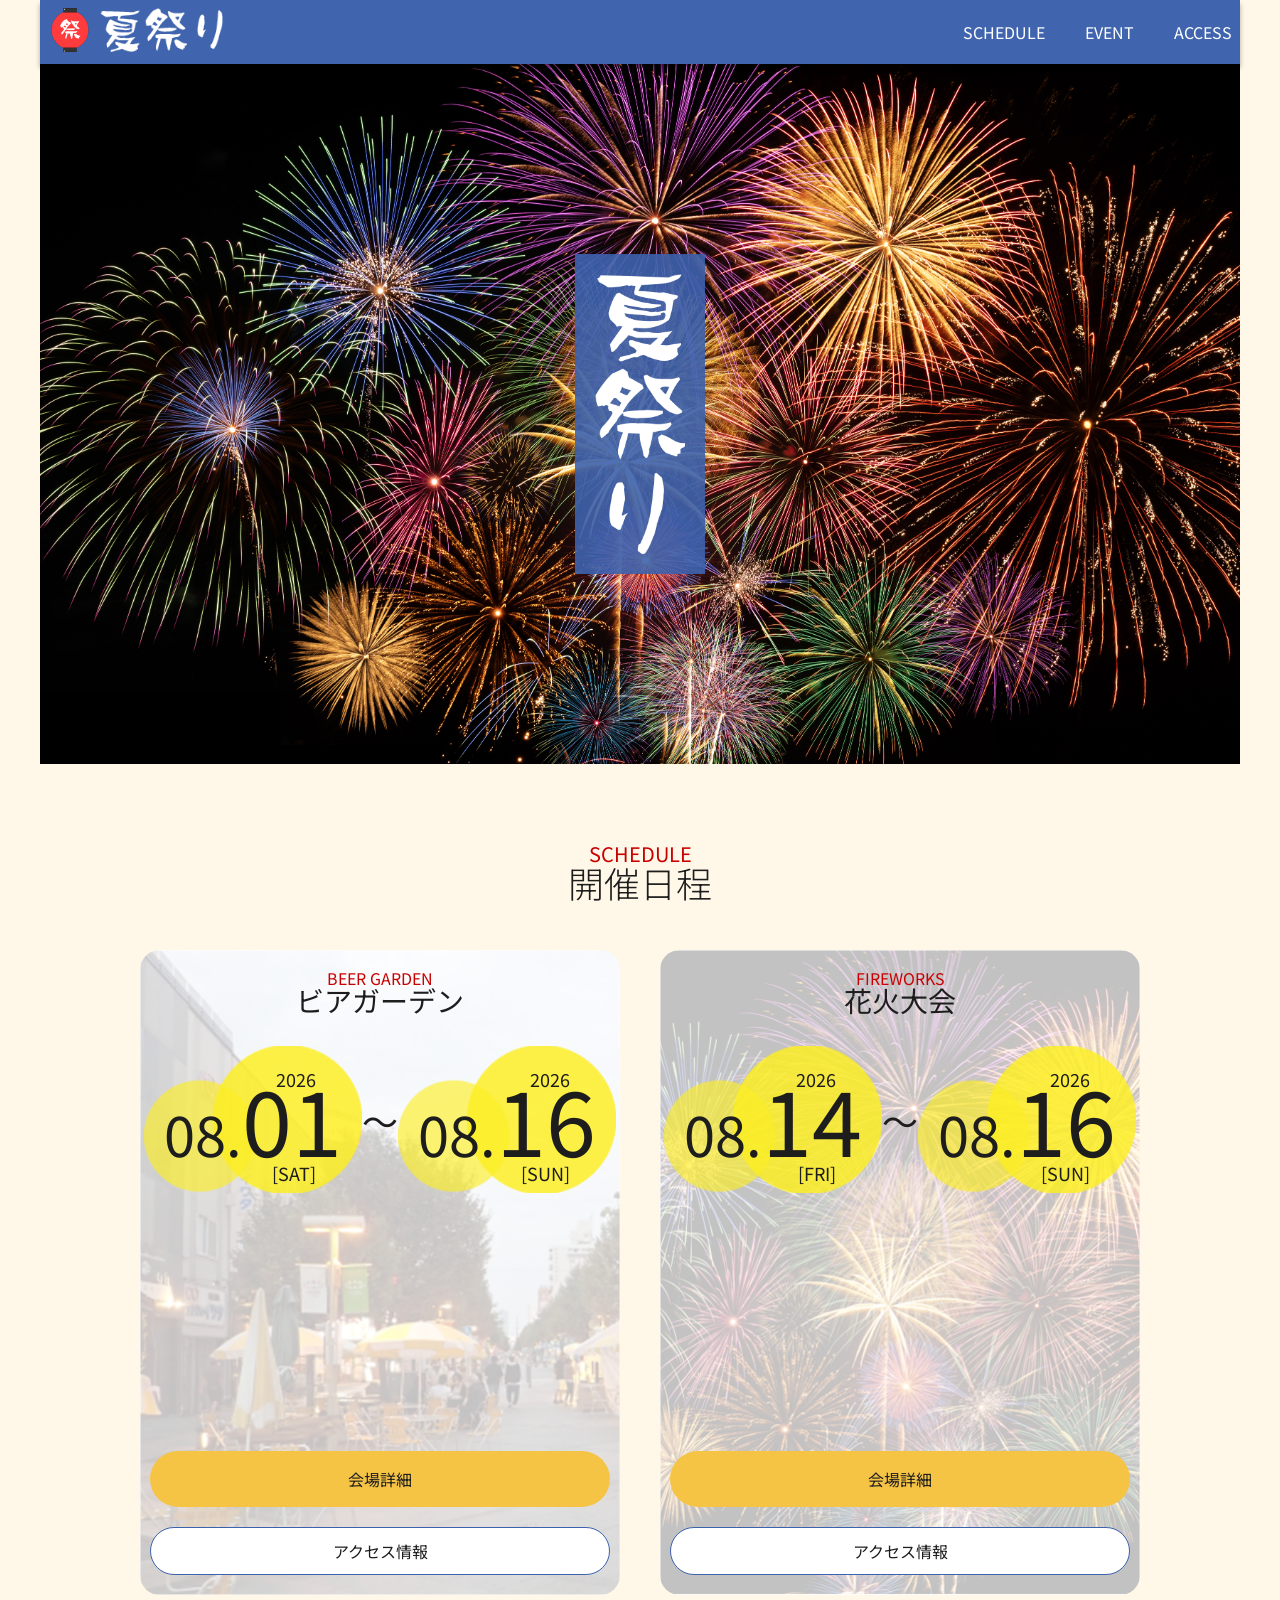
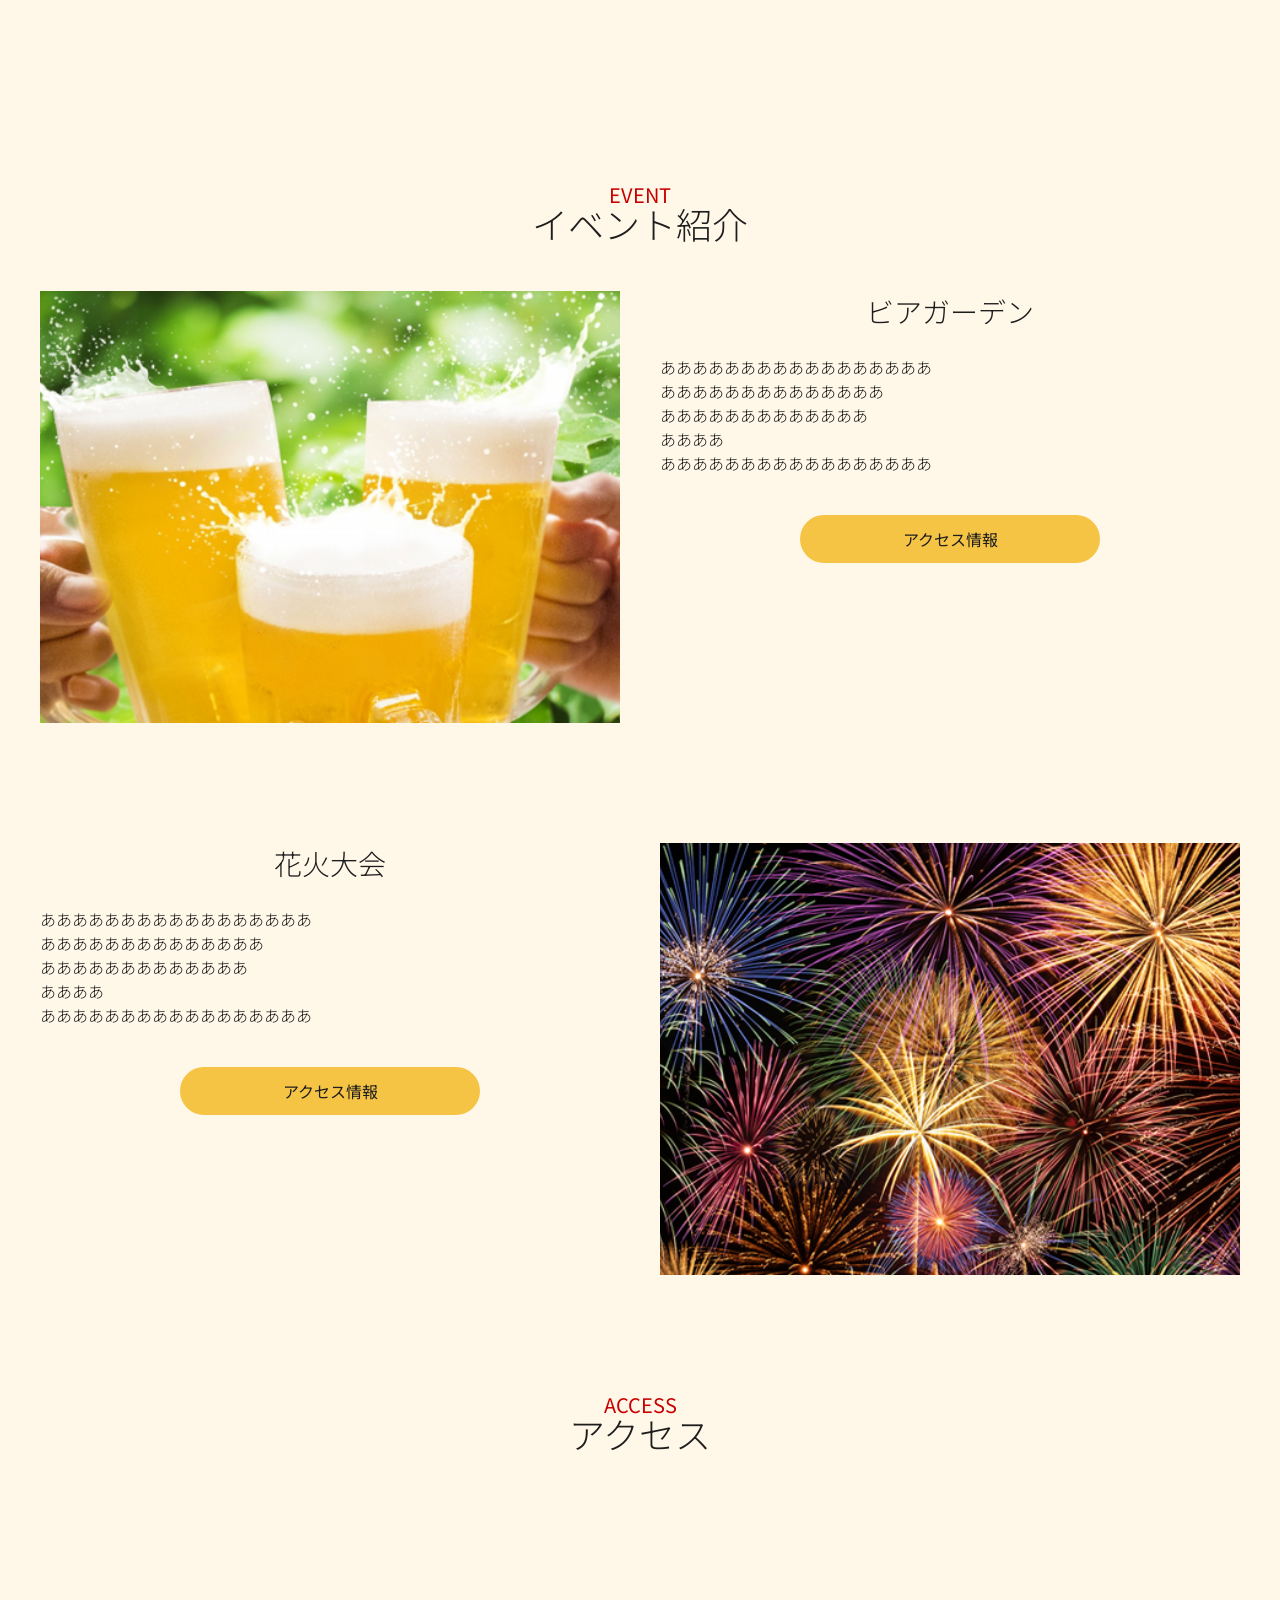
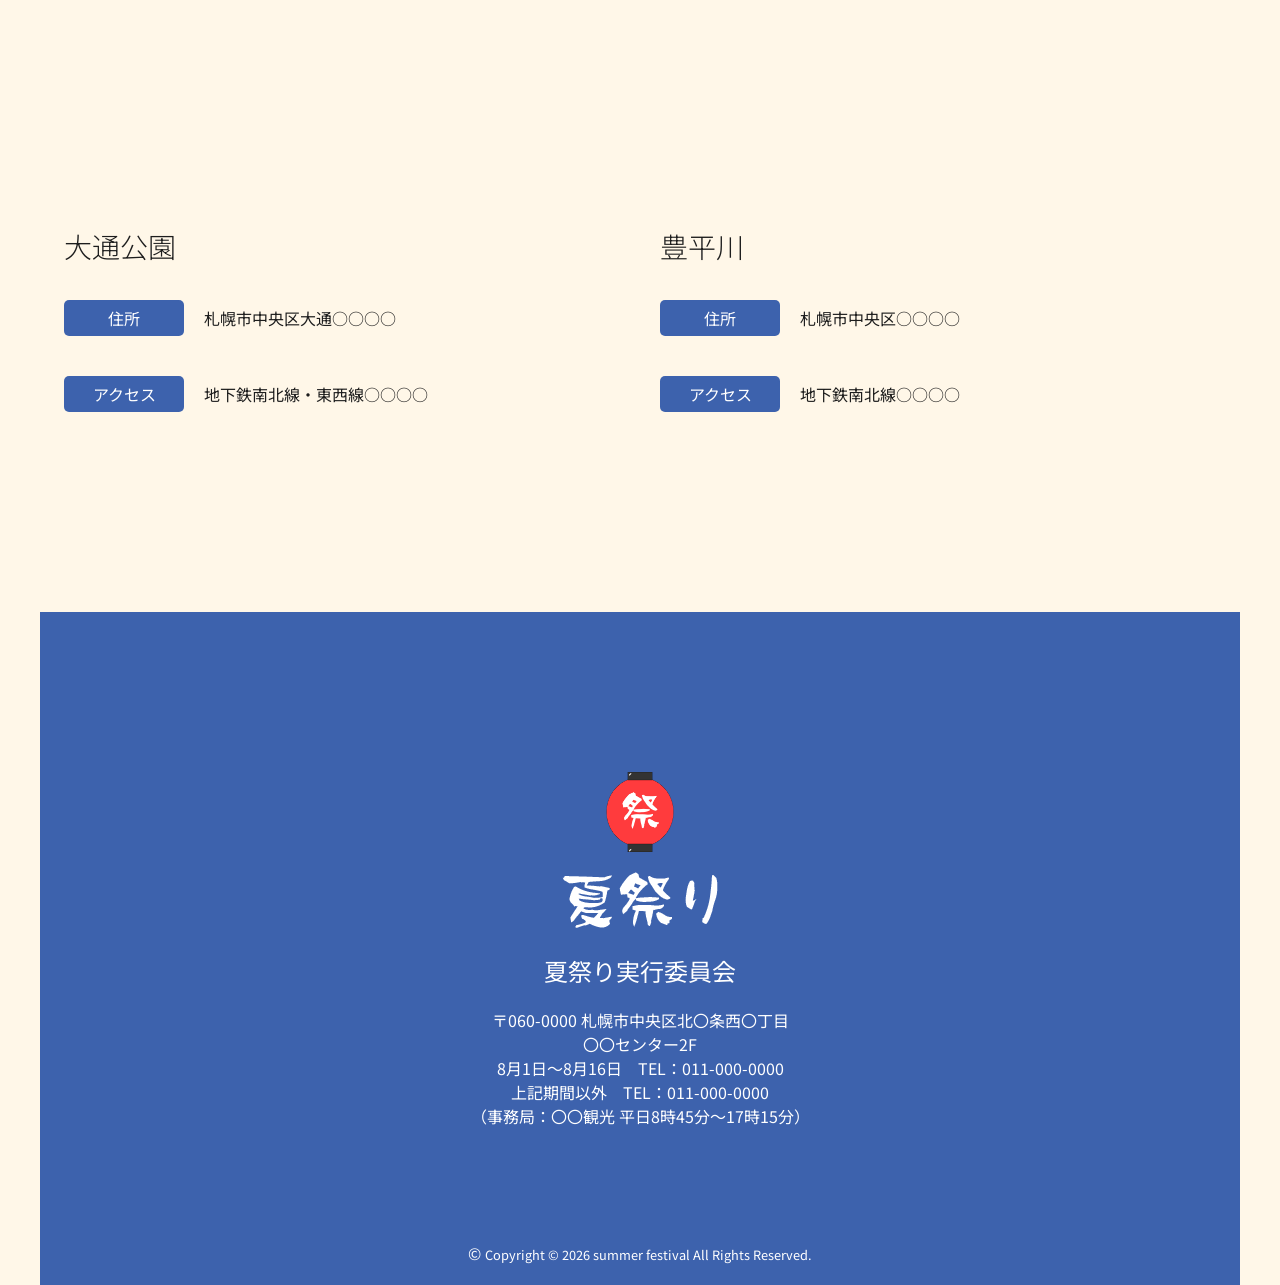
==== commit 0f41a9fd: "スタイルシートのフォントサイズを調整し、イベントセクションの画像を背景に変更しました。" ====
--- a/natumaturi/index.html
+++ b/natumaturi/index.html
@@ -3,7 +3,6 @@
   <head>
     <meta charset="UTF-8" />
     <meta name="viewport" content="width=device-width, initial-scale=1.0" />
-
     <link rel="stylesheet" href="css/ress.min.css" />
     <link rel="stylesheet" href="css/style.css" />
 
@@ -123,7 +122,7 @@
           </h2>
           <div class="event-container">
             <div class="event-item">
-              <div class="event-img"><img src="img/beer.png" alt="ビアガーデンのイメージ" /></div>
+              <div class="event-bg beer-garden"></div>
               <div class="event-content">
                 <div class="event-text">
                   <h3 class="event-h3">ビアガーデン</h3>
@@ -138,7 +137,7 @@
             </div>
 
             <div class="event-item reverse">
-              <div class="event-img event-img-reverse"><img src="img/fireworks_small_img.png" alt="花火大会のイメージ" /></div>
+              <div class="event-bg fireworks event-img-reverse"></div>
               <div class="event-content">
                 <div class="event-text">
                   <h3 class="event-h3">花火大会</h3>
--- a/natumaturi/css/style.css
+++ b/natumaturi/css/style.css
@@ -8,6 +8,7 @@
   font-family: "Noto Sans JP", sans-serif;
   background-color: #fff7e8;
   color: #1d1d1d;
+  font-size: 16px;
 }
 
 .wrap {
@@ -23,14 +24,14 @@
 .h2-en {
   font-weight: 300;
   text-align: center;
-  font-size: 28px;
+  font-size: 20px;
   font-weight: 400;
   color: #c90000;
   line-height: 1em;
 }
 
 .h2-jp {
-  font-size: 60px;
+  font-size: 36px;
   font-weight: 300;
   text-align: center;
   color: #1d1d1d;
@@ -39,7 +40,7 @@
 }
 
 .event-h3 {
-  font-size: 48px;
+  font-size: 28px;
   font-weight: 300;
   text-align: center;
   margin-bottom: 24px;
@@ -60,21 +61,26 @@
   box-shadow: 0 4px 5px rgba(0, 0, 0, 0.3);
   display: flex;
   justify-content: space-between;
-  height: 120px;
-  width: 100%;
+  height: 64px;
+  width: 100%;
+  padding: 8px;
 }
 
 .header-title {
   display: flex;
   align-items: center;
   gap: 8px;
-  padding: 20px;
+}
+
+.header-title img {
+  height: 44px;
+  width: auto;
 }
 
 .header-title::before {
   content: "";
-  width: 80px;
-  height: 80px;
+  width: 44px;
+  height: 44px;
   background: url(../img/natumaturi_icon.png) no-repeat center / contain;
   flex-shrink: 0;
 }
@@ -87,7 +93,6 @@
 .header-nav {
   display: flex;
   align-items: center;
-  padding-right: 20px;
 }
 
 .header div .mobile-nav ul {
@@ -151,8 +156,8 @@
 }
 
 .hamburger {
-  width: 87px;
-  height: 60px;
+  width: 52px;
+  height: 44px;
   position: relative;
   background: none;
   border: none;
@@ -267,13 +272,14 @@
   top: 10%;
   right: 8%;
   background-color: #3d62ade6;
+  width: 130px;
   padding: 20px;
 }
 
 /* 開催日程 */
 
 #schedule {
-  padding: 0 47px;
+  padding: 0 24px;
   margin-bottom: 150px;
 }
 
@@ -294,7 +300,7 @@
   background-repeat: no-repeat;
   background-size: cover;
   background-position: center;
-  padding: 30px 20px 40px;
+  padding: 20px 10px;
   margin-bottom: 40px;
 }
 
@@ -314,13 +320,13 @@
 }
 
 .schedule-title-en {
-  font-size: 24px;
+  font-size: 16px;
   color: #c90000;
   line-height: 1em;
 }
 
 .schedule-title-ja {
-  font-size: 48px;
+  font-size: 28px;
   color: #1d1d1d;
   line-height: 1em;
 }
@@ -346,6 +352,7 @@
   background-image: url(../img/hizukeback2.png);
   background-repeat: no-repeat;
   background-position: center;
+  background-size: cover;
 }
 
 .schedule-content time * {
@@ -353,31 +360,31 @@
 }
 
 .time-nami-item {
-  font-size: 36px;
+  font-size: clamp(20px, 4vw, 36px);
 }
 
 .text-year {
-  font-size: 18px;
+  font-size: clamp(14px, 3vw, 18px);
   width: 100%;
   text-align: end;
-  padding-right: 37px;
+  padding-right: 2vw;
 }
 
 .text-month {
-  font-size: 56px;
+  font-size: clamp(24px, 6vw, 56px);
 }
 
 .text-day {
-  font-size: 90px;
+  font-size: clamp(36px, 8vw, 90px);
   line-height: 0.5em;
 }
 
 .text-week {
-  font-size: 18px;
+  font-size: clamp(14px, 3vw, 18px);
   line-height: 0;
   width: 100%;
   text-align: end;
-  padding-right: 30px;
+  padding-right: 2vw;
 }
 
 .time-item {
@@ -390,26 +397,38 @@
   justify-content: center;
   align-items: center;
   width: 100%;
-  font-size: 18px;
-  height: 80px;
+  font-size: 16px;
+  height: 48px;
   padding: 28px 0;
   border-radius: 35px;
 }
 
 .schedule-card-button.description {
   background-color: #f6c445;
-  margin-bottom: 40px;
+  margin-bottom: 20px;
 }
 
 .schedule-card-button.access {
   border: 1px solid #3d62ad;
   margin-bottom: 0;
+  background-color: #fff;
 }
 
 /* イベント紹介 */
-.event-img img {
-  display: block;
-  margin: 0 auto 28px;
+.event-bg {
+  background-repeat: no-repeat;
+  background-size: cover;
+  background-position: center;
+  width: 100%;
+  aspect-ratio: 574 / 352;
+}
+
+.event-bg.beer-garden {
+  background-image: url(../img/beer.png);
+}
+
+.event-bg.fireworks {
+  background-image: url(../img/fireworks_small_img.png);
 }
 
 .event-item {
@@ -417,7 +436,7 @@
 }
 
 .event-content {
-  padding: 0 47px;
+  padding: 0 24px;
 }
 
 .event-text {
@@ -425,18 +444,16 @@
 }
 
 .event-text p {
-  font-size: 24px;
   font-weight: 300;
 }
 
 .event-access {
   display: flex;
   background-color: #f6c445;
-  font-size: 18px;
   margin: 0 47px;
   max-width: 480px;
   width: 100%;
-  height: 80px;
+  height: 48px;
   align-items: center;
   justify-content: center;
   margin: 0 auto 160px;
@@ -446,12 +463,12 @@
 /* アクセス情報 */
 
 .access {
-  padding: 0 47px;
+  padding: 0 24px;
   margin: 0 auto 160px;
 }
 
 .access-h3 {
-  font-size: 36px;
+  font-size: 28px;
   font-weight: 300;
   margin-bottom: 34px;
 }
@@ -469,17 +486,15 @@
 }
 
 .access-item dt {
-  width: 140px;
+  display: flex;
+  justify-content: center;
+  align-items: center;
+  flex-shrink: 0;
+  width: 120px;
   height: 36px;
-  font-size: 24px;
   color: #fff;
-  text-align: center;
   border-radius: 5px;
   background-color: #3d62ad;
-}
-
-.access-item dd {
-  font-size: 24px;
 }
 
 .access-title {
@@ -524,8 +539,13 @@
     padding: 20px;
   }
 
+  #schedule {
+    padding: 0;
+  }
+
   .schedule-container {
     display: flex;
+    flex-direction: row;
     justify-content: center;
     gap: 40px;
   }
@@ -540,18 +560,21 @@
     gap: 40px;
   }
 
+  .event-bg {
+    flex: 1;
+  }
+
+  .event-content {
+    flex: 1;
+    padding: 0;
+  }
+
   .event-item.reverse {
     flex-direction: row-reverse;
   }
 
-  .event-img {
-    flex: 1;
-  }
-
-  .event-img img {
-    width: 100%;
-    height: auto;
-    display: block;
+  .event-access {
+    max-width: 300px;
   }
 
   .event-text {
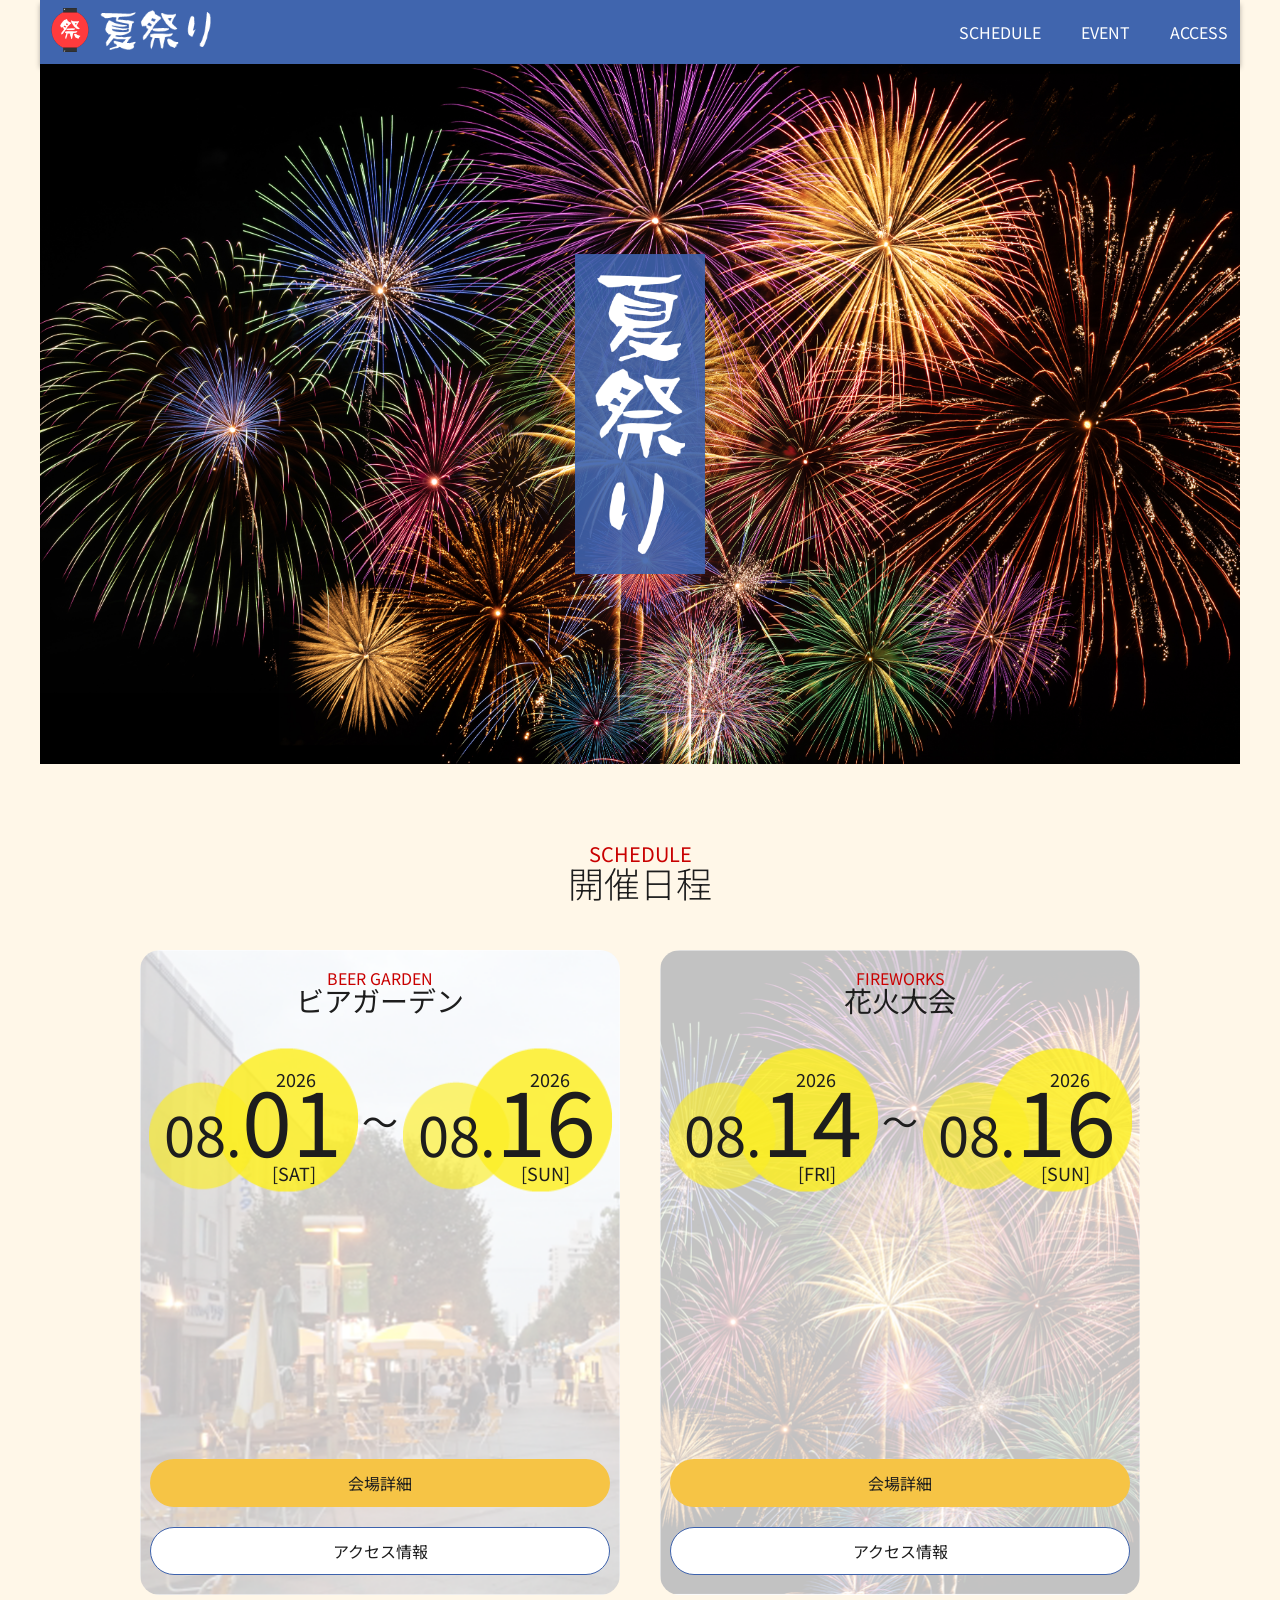
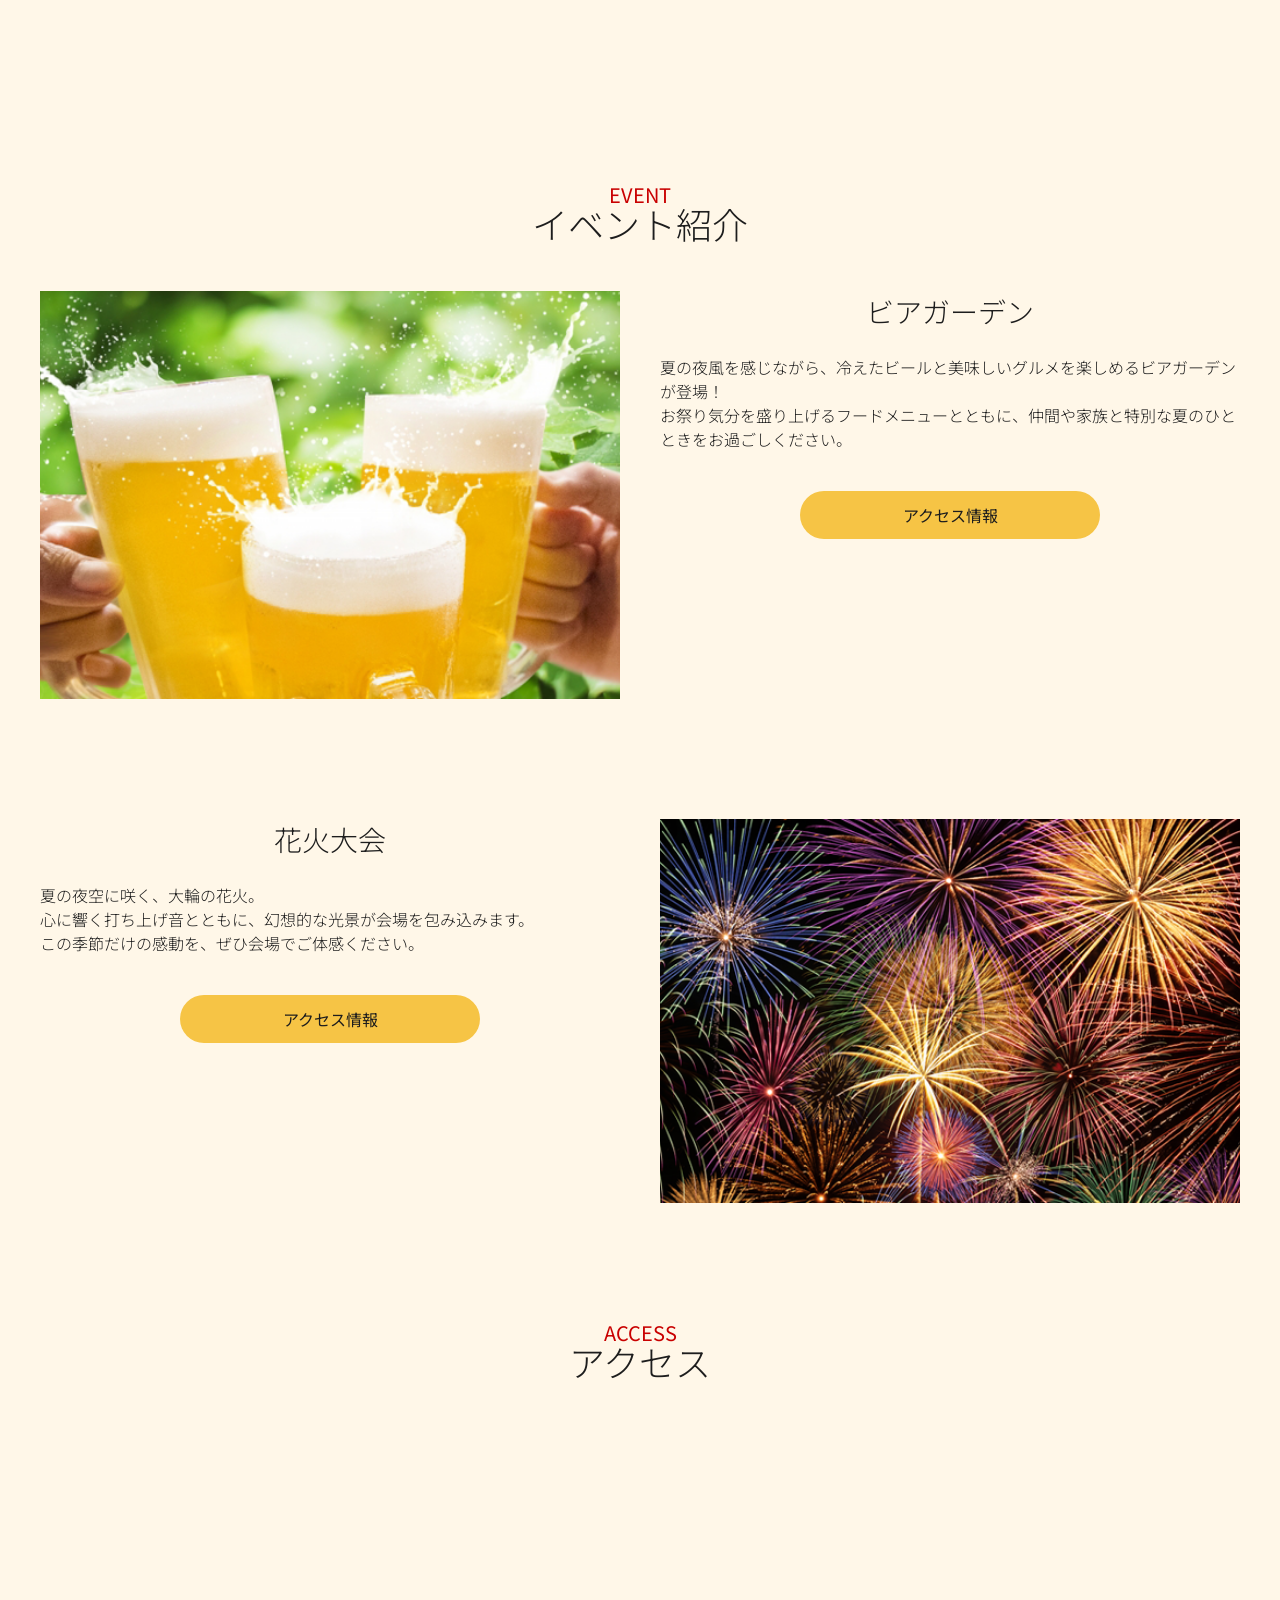
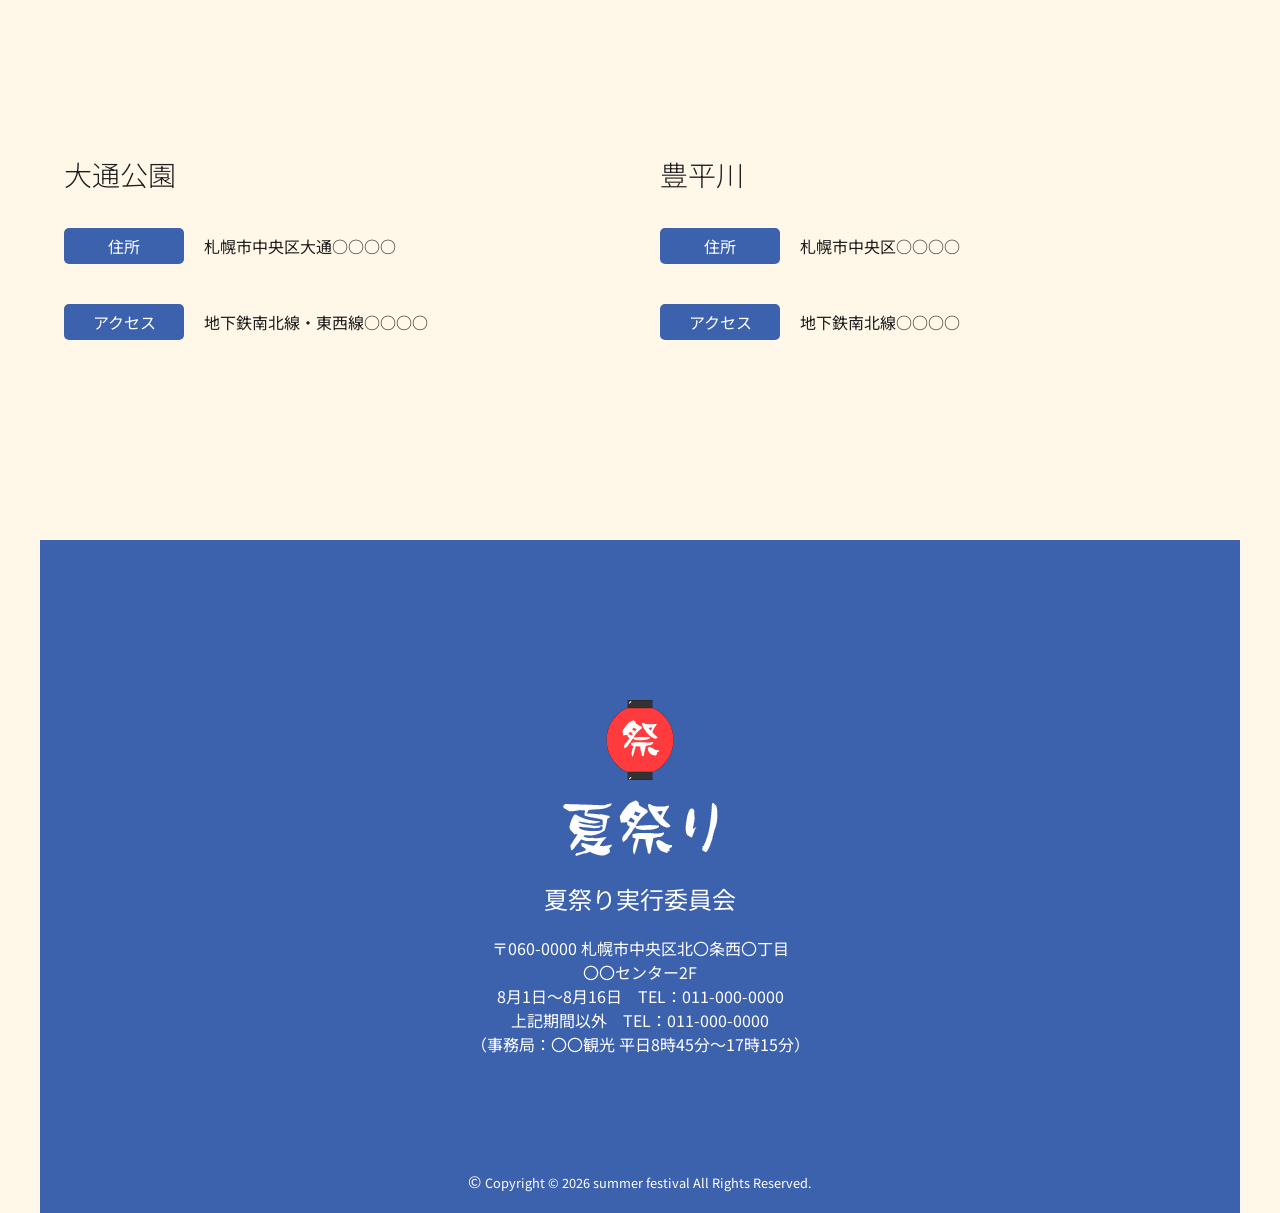
==== commit da20cc3b: "スタイルシートにスムーズスクロールを追加し、ヘッダーリンクを修正しました。また、イベントセクションの内容を更新し、アクセス情報へのリンクを強化しました。" ====
--- a/natumaturi/index.html
+++ b/natumaturi/index.html
@@ -12,7 +12,9 @@
     <div class="wrap">
       <header>
         <h1>
-          <div class="header-title"><img src="img/natumaturi_title.png" alt="夏祭りタイトル文字" /></div>
+          <a href="index.html">
+            <div class="header-title"><img src="img/natumaturi_title.png" alt="夏祭りタイトル文字" /></div>
+          </a>
         </h1>
         <div class="header-nav">
           <nav class="desktop-nav" aria-label="PCメニュー">
@@ -77,8 +79,8 @@
                 </dd>
               </dl>
               <div class="schedule-card-buttons">
-                <div class="schedule-card-button description"><a href="">会場詳細</a></div>
-                <div class="schedule-card-button access"><a href="">アクセス情報</a></div>
+                <div class="schedule-card-button description"><a href="#beer-garden">会場詳細</a></div>
+                <div class="schedule-card-button access"><a href="#access">アクセス情報</a></div>
               </div>
             </div>
             <div class="schedule-card bg-fireworks">
@@ -108,8 +110,8 @@
                 </dd>
               </dl>
               <div class="schedule-card-buttons">
-                <div class="schedule-card-button description"><a href="">会場詳細</a></div>
-                <div class="schedule-card-button access"><a href="">アクセス情報</a></div>
+                <div class="schedule-card-button description"><a href="#fireworks">会場詳細</a></div>
+                <div class="schedule-card-button access"><a href="#access">アクセス情報</a></div>
               </div>
             </div>
           </div>
@@ -121,31 +123,26 @@
             <span class="h2-jp">イベント紹介</span>
           </h2>
           <div class="event-container">
-            <div class="event-item">
+            <div class="event-item" id="beer-garden">
               <div class="event-bg beer-garden"></div>
               <div class="event-content">
                 <div class="event-text">
-                  <h3 class="event-h3">ビアガーデン</h3>
-                  <p>あああああああああああああああああ</p>
-                  <p>ああああああああああああああ</p>
-                  <p>あああああああああああああ</p>
-                  <p>ああああ</p>
-                  <p>あああああああああああああああああ</p>
+                  <h3 class="event-h3" >ビアガーデン</h3>
+                  <p>夏の夜風を感じながら、冷えたビールと美味しいグルメを楽しめるビアガーデンが登場！</p>
+                  <p>お祭り気分を盛り上げるフードメニューとともに、仲間や家族と特別な夏のひとときをお過ごしください。</p>
                 </div>
                 <div class="event-access"><a href="#access">アクセス情報</a></div>
               </div>
             </div>
 
-            <div class="event-item reverse">
+            <div class="event-item reverse" id="fireworks">
               <div class="event-bg fireworks event-img-reverse"></div>
               <div class="event-content">
                 <div class="event-text">
                   <h3 class="event-h3">花火大会</h3>
-                  <p>あああああああああああああああああ</p>
-                  <p>ああああああああああああああ</p>
-                  <p>あああああああああああああ</p>
-                  <p>ああああ</p>
-                  <p>あああああああああああああああああ</p>
+                  <p>夏の夜空に咲く、大輪の花火。</p>
+                  <p>心に響く打ち上げ音とともに、幻想的な光景が会場を包み込みます。</p>
+                  <p>この季節だけの感動を、ぜひ会場でご体感ください。</p>
                 </div>
                 <div class="event-access"><a href="#access">アクセス情報</a></div>
               </div>
@@ -153,7 +150,7 @@
           </div>
         </section>
 
-        <section class="access" id="access">
+        <section  id="access">
           <h2>
             <span class="h2-en">ACCESS</span>
             <span class="h2-jp">アクセス</span>
--- a/natumaturi/css/style.css
+++ b/natumaturi/css/style.css
@@ -3,6 +3,10 @@
 @import url("https://fonts.googleapis.com/css2?family=Noto+Sans+JP:wght@400;500;700&display=swap");
 
 /* 共通 */
+
+html {
+  scroll-behavior: smooth;
+}
 
 body {
   font-family: "Noto Sans JP", sans-serif;
@@ -63,7 +67,7 @@
   justify-content: space-between;
   height: 64px;
   width: 100%;
-  padding: 8px;
+  padding: 8px 12px 8px 8px;
 }
 
 .header-title {
@@ -73,7 +77,7 @@
 }
 
 .header-title img {
-  height: 44px;
+  height: 40px;
   width: auto;
 }
 
@@ -281,6 +285,7 @@
 #schedule {
   padding: 0 24px;
   margin-bottom: 150px;
+  scroll-margin-top: 64px;
 }
 
 .schedule-container {
@@ -348,11 +353,15 @@
 .schedule-content time::before {
   content: "";
   position: absolute;
-  inset: -20px;
+  top: 50%;
+  left: 50%;
+  width: calc(100% + clamp(16px, 4.8vw, 36px));
+  height: calc(100% + clamp(16px, 4.8vw, 36px));
+  transform: translate(-50%, -50%);
   background-image: url(../img/hizukeback2.png);
   background-repeat: no-repeat;
   background-position: center;
-  background-size: cover;
+  background-size: contain;
 }
 
 .schedule-content time * {
@@ -360,27 +369,27 @@
 }
 
 .time-nami-item {
-  font-size: clamp(20px, 4vw, 36px);
+  font-size: clamp(22px, calc(15.3px + 1.73vw), 36px);
 }
 
 .text-year {
-  font-size: clamp(14px, 3vw, 18px);
+  font-size: clamp(14px, calc(12.1px + 0.49vw), 18px);
   width: 100%;
   text-align: end;
   padding-right: 2vw;
 }
 
 .text-month {
-  font-size: clamp(24px, 6vw, 56px);
+  font-size: clamp(32px, calc(20.4px + 2.96vw), 56px);
 }
 
 .text-day {
-  font-size: clamp(36px, 8vw, 90px);
+  font-size: clamp(46px, calc(24.8px + 5.43vw), 90px);
   line-height: 0.5em;
 }
 
 .text-week {
-  font-size: clamp(14px, 3vw, 18px);
+  font-size: clamp(12px, calc(9.1px + 0.74vw), 18px);
   line-height: 0;
   width: 100%;
   text-align: end;
@@ -393,14 +402,18 @@
 }
 
 .schedule-card-button {
-  display: flex;
-  justify-content: center;
-  align-items: center;
   width: 100%;
   font-size: 16px;
   height: 48px;
-  padding: 28px 0;
   border-radius: 35px;
+}
+
+.schedule-card-button a {
+  display: flex;
+  justify-content: center;
+  align-items: center;
+  width: 100%;
+  height: 100%;
 }
 
 .schedule-card-button.description {
@@ -415,6 +428,11 @@
 }
 
 /* イベント紹介 */
+
+#event {
+  scroll-margin-top: 64px;
+}
+
 .event-bg {
   background-repeat: no-repeat;
   background-size: cover;
@@ -435,6 +453,14 @@
   margin-bottom: 120px;
 }
 
+#beer-garden {
+  scroll-margin-top: 64px;
+}
+
+#fireworks {
+  scroll-margin-top: 64px;
+}
+
 .event-content {
   padding: 0 24px;
 }
@@ -448,23 +474,29 @@
 }
 
 .event-access {
-  display: flex;
   background-color: #f6c445;
   margin: 0 47px;
   max-width: 480px;
   width: 100%;
   height: 48px;
-  align-items: center;
-  justify-content: center;
   margin: 0 auto 160px;
   border-radius: 40px;
 }
 
+.event-access a {
+  display: flex;
+  justify-content: center;
+  align-items: center;
+  width: 100%;
+  height: 100%;
+}
+
 /* アクセス情報 */
 
-.access {
+#access {
   padding: 0 24px;
   margin: 0 auto 160px;
+  scroll-margin-top: 64px;
 }
 
 .access-h3 {
